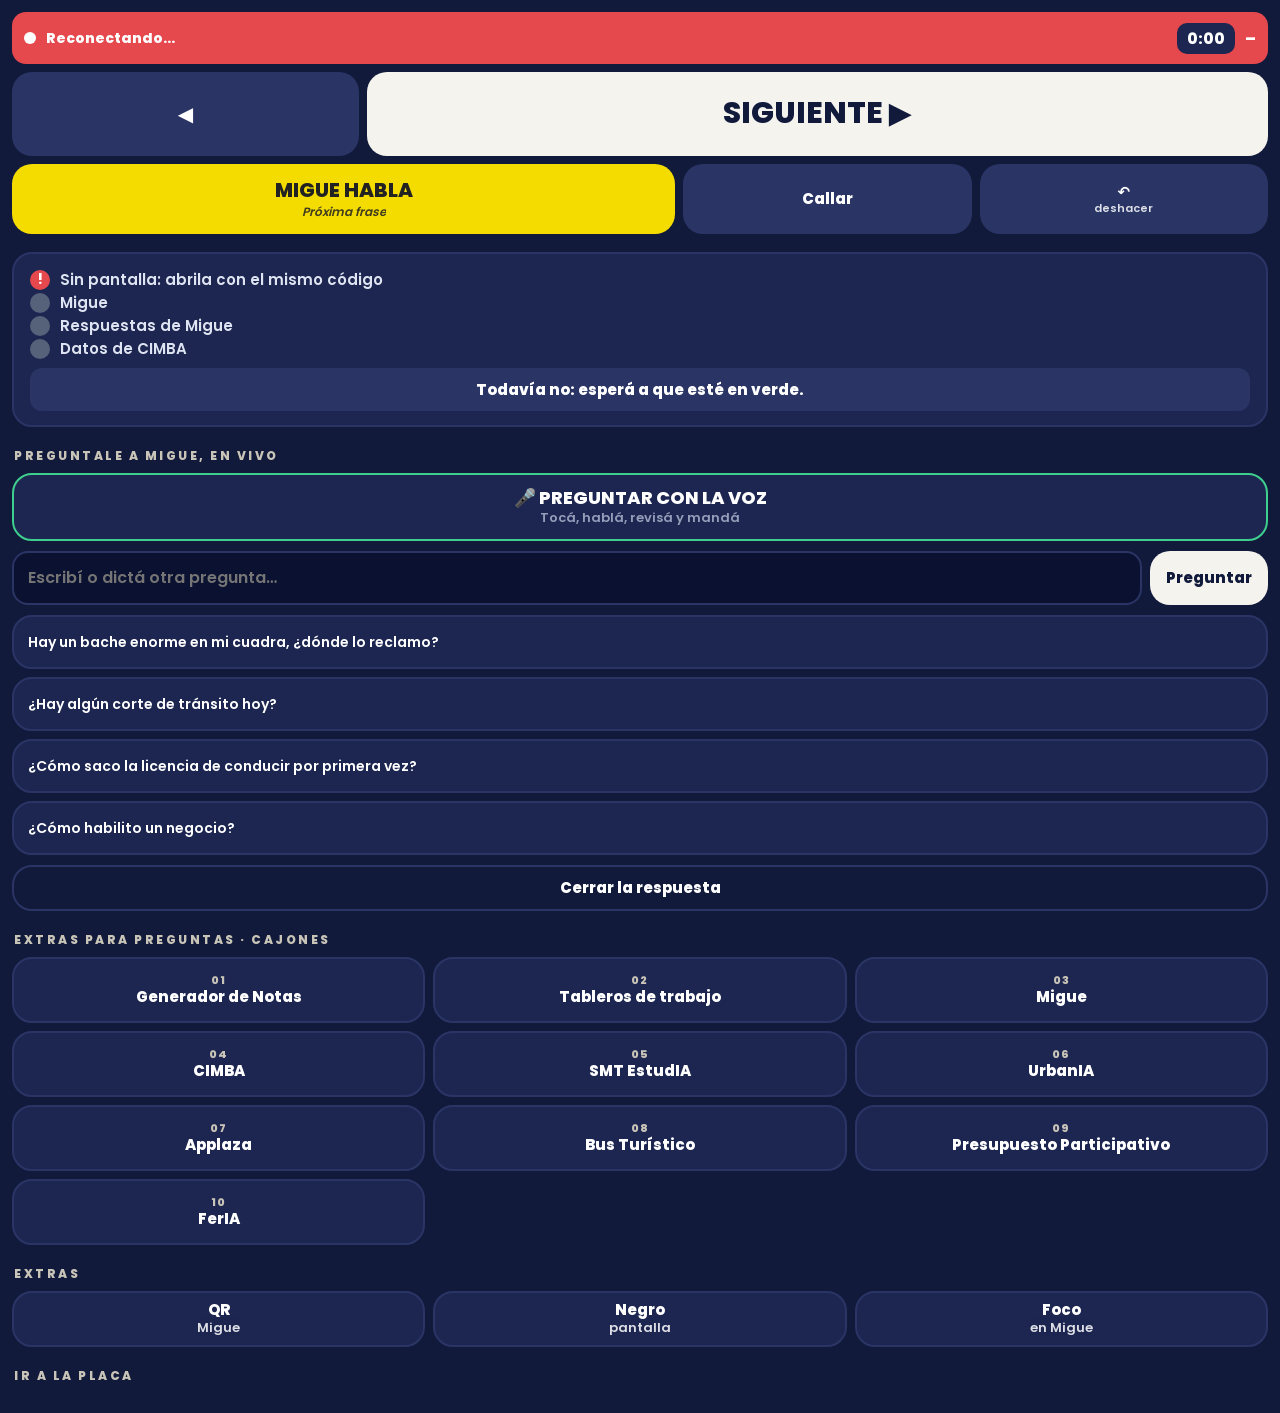
==== control.html @ c1f6c476 "Cómo empezó en movimiento; Herramientas internas; cajón en pantalla en la botonera - La línea de tie" ====
<!doctype html>
<html lang="es">
<head>
<meta charset="utf-8">
<meta name="viewport" content="width=device-width, initial-scale=1, maximum-scale=1, user-scalable=no, viewport-fit=cover">
<meta name="theme-color" content="#111a3b">
<title>Botonera · Panel UBA</title>
<script src="lib/supabase.js"></script>
<script src="config.js"></script>
<script src="version.js"></script>
<script src="contenido.js"></script>
<script src="remoto.js"></script>
<style>
@font-face { font-family: 'Poppins'; font-weight: 400; src: url(fonts/Poppins-Regular.ttf); }
@font-face { font-family: 'Poppins'; font-weight: 600; src: url(fonts/Poppins-SemiBold.ttf); }
@font-face { font-family: 'Poppins'; font-weight: 800; src: url(fonts/Poppins-ExtraBold.ttf); }
:root { --azul: #111a3b; --azul2: #1c2650; --azul3: #2a3566; --gris: #8a8270; --arena: #c9c4b8; --verde: #3ecf8e; --rojo: #e5484d; --amarillo: #f4dc00; }
* { box-sizing: border-box; margin: 0; padding: 0; -webkit-tap-highlight-color: transparent; }
html, body { background: var(--azul); color: #fff; font-family: 'Poppins', system-ui, sans-serif; user-select: none; touch-action: manipulation; }
body { padding: calc(8px + env(safe-area-inset-top)) 12px calc(20px + env(safe-area-inset-bottom)); display: flex; flex-direction: column; gap: 10px; }
button { font-family: inherit; border: 0; color: inherit; border-radius: 20px; font-weight: 800; display: flex; flex-direction: column; align-items: center; justify-content: center; gap: 2px; transition: transform .08s ease, filter .15s ease, box-shadow .2s ease; position: relative; overflow: hidden; padding: 8px 10px; line-height: 1.15; text-align: center; min-width: 0; }
button:active { transform: scale(.97); filter: brightness(1.25); }
button small { font-size: 13px; font-weight: 600; opacity: .85; max-width: 96%; line-height: 1.25; display: -webkit-box; -webkit-line-clamp: 2; -webkit-box-orient: vertical; overflow: hidden; }
button.enviando { box-shadow: inset 0 0 0 4px rgba(255,255,255,.55); }
button.llego { box-shadow: inset 0 0 0 5px var(--verde); }
button.fallo { box-shadow: inset 0 0 0 5px var(--rojo); animation: temblar .35s ease; }
button.dudoso { box-shadow: inset 0 0 0 5px var(--amarillo); }
button.toca { animation: late 1.1s ease-in-out infinite; }
@keyframes late { 50% { box-shadow: 0 0 0 6px rgba(244,220,0,.55), inset 0 0 0 4px rgba(255,255,255,.7); } }
@keyframes temblar { 25% { transform: translateX(-6px); } 75% { transform: translateX(6px); } }

/* Arriba, siempre a la vista: estado, cronómetro, guion y los botones grandes. */
.fijo { position: sticky; top: 0; z-index: 5; background: var(--azul); display: flex; flex-direction: column; gap: 8px; padding: 4px 0 8px; }
.estado { display: flex; align-items: center; gap: 10px; font-size: 14px; font-weight: 600; color: #aab3cc; min-height: 34px; border-radius: 14px; padding: 0 4px; }
.estado .titulo { flex: 1; min-width: 0; white-space: nowrap; overflow: hidden; text-overflow: ellipsis; color: #dfe4f2; }
.estado b { color: #fff; font-size: 16px; }
.punto { width: 12px; height: 12px; border-radius: 50%; background: var(--rojo); flex: none; }
.punto.ok { background: var(--verde); }
.estado.alerta { background: var(--rojo); color: #fff; padding: 8px 12px; min-height: 52px; }
.estado.alerta .titulo { color: #fff; white-space: normal; font-weight: 800; }
.estado.alerta .punto { background: #fff; animation: titilar 1s infinite; }
@keyframes titilar { 50% { opacity: .3; } }
.senal { font-size: 12px; font-weight: 800; font-variant-numeric: tabular-nums; color: var(--verde); white-space: nowrap; }
.senal.lenta { color: var(--amarillo); } .senal.mala { color: var(--rojo); }
.senal:empty { display: none; }
.reloj { font-size: 15px; font-weight: 800; font-variant-numeric: tabular-nums; background: var(--azul2); border-radius: 10px; padding: 4px 10px; color: #fff; }
.reloj.ojo { background: #b7791f; } .reloj.ya { background: var(--rojo); }
.guion { background: var(--azul2); border-left: 4px solid var(--arena); border-radius: 12px; padding: 8px 12px; font-size: 14px; line-height: 1.35; color: #e8ecf6; }
.guion b { color: var(--arena); font-size: 11px; letter-spacing: 1.5px; margin-right: 6px; }
.guion:empty { display: none; }
.guion.dialogo { background: #f5f3ee; color: var(--azul); border-left-color: var(--amarillo); font-size: 18px; font-weight: 600; }
.guion.dialogo b { color: #8a6d00; }
.nav { display: grid; grid-template-columns: 1fr 2.6fr; gap: 8px; height: 84px; }
.nav button { height: 100%; }
#anterior { background: var(--azul3); font-size: 20px; }
#siguiente { background: #f5f3ee; color: var(--azul); font-size: 30px; }
.migue { display: grid; grid-template-columns: 2.3fr 1fr 1fr; gap: 8px; height: 70px; }
#atras small { font-size: 11px; }
.migue button { height: 100%; }
#migue { background: var(--amarillo); color: #222; font-size: 20px; }
#migue.suena { background: var(--verde); }
#migue small { font-style: italic; font-size: 12px; }
.gris { background: var(--azul3); font-size: 15px; }

/* Secciones de abajo. */
h2 { font-size: 12px; font-weight: 800; letter-spacing: 2.5px; text-transform: uppercase; color: var(--arena); margin: 10px 2px -2px; }
.cajones { display: grid; grid-template-columns: repeat(3, 1fr); gap: 8px; }
.cajones button { height: 66px; background: var(--azul2); border: 2px solid var(--azul3); font-size: 15px; }
.cajones button em { font-style: normal; font-size: 11px; color: var(--arena); letter-spacing: 1px; }
.cajones button.on { background: var(--verde); border-color: var(--verde); color: #0d2419; }
.cajones button.on em { color: #0d2419; }
.cajones button.envitrina { border-color: var(--amarillo); }
.cajones button.envitrina::before { content: '● EN PANTALLA'; position: absolute; left: 8px; top: 4px; font-size: 9px; letter-spacing: .5px; color: var(--amarillo); }
.cajones button.visto::after { content: '✓'; position: absolute; right: 8px; top: 4px; font-size: 13px; color: var(--arena); }
.recursos { display: none; grid-template-columns: 1fr 2.2fr 1fr; gap: 8px; }
.recursos.ver { display: grid; }
.recursos button { height: 58px; background: var(--azul3); font-size: 18px; }
.recursos .rec-tit { background: var(--azul2); border-radius: 16px; display: flex; flex-direction: column; justify-content: center; padding: 6px 10px; font-size: 13px; font-weight: 600; color: #dfe4f2; line-height: 1.25; text-align: center; }
.recursos .rec-tit b { font-size: 11px; color: var(--arena); letter-spacing: 1px; }
#cerrarCajon { grid-column: 1 / -1; height: 46px; background: transparent; border: 2px solid var(--azul3); font-size: 15px; }
.vitrina { display: none; grid-template-columns: 1fr 52px 52px; grid-template-rows: auto 44px; gap: 6px 8px; background: var(--azul2); border: 2px solid var(--arena); border-radius: 18px; padding: 8px; }
.vitrina.ver { display: grid; }
.vt-txt { grid-column: 1 / 2; grid-row: 1 / 2; display: flex; flex-direction: column; justify-content: center; font-size: 13px; line-height: 1.25; color: #dfe4f2; min-width: 0; }
.vt-txt b { font-size: 11px; letter-spacing: 1.5px; color: var(--arena); text-transform: uppercase; }
.vt-txt span { white-space: nowrap; overflow: hidden; text-overflow: ellipsis; }
#vtAnt, #vtSig { grid-row: 1 / 2; height: 46px; background: var(--azul3); font-size: 18px; }
#vtSeguir, #vtRepro { grid-row: 2 / 3; height: 44px; font-size: 14px; background: var(--azul3); }
#vtSeguir { grid-column: 1 / 2; } #vtRepro { grid-column: 2 / 4; background: var(--verde); color: #0d2419; }
#vtSeguir.oculto, #vtRepro.oculto { visibility: hidden; }
#siguiente small { font-size: 12px; color: var(--azul3); font-weight: 600; letter-spacing: .3px; }
.error { display: none; background: var(--rojo); border-radius: 12px; padding: 8px 12px; font-size: 13px; font-weight: 600; }
.error.ver { display: block; }
#reproducir { display: none; height: 64px; background: var(--verde); color: #0d2419; font-size: 20px; }
#reproducir.ver { display: flex; }
.preguntas { display: flex; flex-direction: column; gap: 8px; }
.preguntas button { background: var(--azul2); border: 2px solid var(--azul3); font-size: 14px; font-weight: 600; min-height: 54px; text-align: left; align-items: flex-start; padding: 8px 14px; }
.preguntas button.abierta { background: var(--verde); border-color: var(--verde); color: #0d2419; }
.preguntas button.abierta::after, .preguntas button.abierta.lista::after { content: '✕ tocá para cerrar'; position: absolute; right: 10px; bottom: 4px; font-size: 11px; color: #0d2419; font-weight: 800; }
.preguntas button.lista::after { content: '✓ lista'; position: absolute; right: 10px; bottom: 4px; font-size: 11px; color: var(--verde); font-weight: 800; }
.libre { display: grid; grid-template-columns: 1fr auto; gap: 8px; }
.libre textarea { font: 600 16px Poppins, sans-serif; line-height: 1.35; resize: none; overflow: hidden; display: block; padding: 14px; border-radius: 16px; border: 2px solid var(--azul3); background: #0b1130; color: #fff; user-select: text; min-width: 0; }
.libre button { background: #f5f3ee; color: var(--azul); font-size: 15px; padding: 0 16px; }
.libre textarea.dictando { border-color: var(--rojo); }
#voz { height: 68px; background: var(--azul2); border: 2px solid var(--verde); font-size: 18px; }
#voz small { color: #aab3cc; }
#voz.oye { background: var(--rojo); border-color: var(--rojo); animation: oye 1.2s ease-in-out infinite; }
#voz.oye small { color: #fff; }
@keyframes oye { 50% { box-shadow: 0 0 0 8px rgba(229,72,77,.35); } }
.voz-ayuda { font-size: 13px; font-weight: 600; color: var(--arena); padding: 0 6px; line-height: 1.35; }
.voz-ayuda:empty { display: none; }
#cerrarPregunta { height: 46px; background: transparent; border: 2px solid var(--azul3); font-size: 15px; }
#cerrarPregunta.on { background: var(--rojo); border-color: var(--rojo); }
.extras { display: grid; grid-template-columns: repeat(3, 1fr); gap: 8px; }
.extras button { height: 56px; background: var(--azul2); border: 2px solid var(--azul3); font-size: 15px; }
.extras button.on { background: var(--verde); border-color: var(--verde); color: #0d2419; }
.placas { display: flex; flex-direction: column; gap: 6px; }
.placas button { background: var(--azul2); font-size: 14px; font-weight: 600; text-align: left; align-items: flex-start; padding: 12px 14px; border-radius: 14px; }
.placas button.on { background: #f5f3ee; color: var(--azul); }

/* Chequeo antes de empezar. */
#chequeo { background: var(--azul2); border: 2px solid var(--azul3); border-radius: 20px; padding: 14px 16px; display: none; flex-direction: column; gap: 8px; }
#chequeo.ver { display: flex; }
#chequeo li { list-style: none; display: flex; align-items: center; gap: 10px; font-size: 15px; font-weight: 600; color: #dfe4f2; }
#chequeo li i { width: 20px; height: 20px; border-radius: 50%; flex: none; background: #56627a; display: flex; align-items: center; justify-content: center; font-style: normal; font-size: 13px; color: var(--azul); font-weight: 800; }
#chequeo li.ok i { background: var(--verde); } #chequeo li.ok i::after { content: "✓"; }
#chequeo li.mal i { background: var(--rojo); color: #fff; } #chequeo li.mal i::after { content: "!"; }
#chequeo .listo { font-size: 15px; font-weight: 800; border-radius: 12px; padding: 10px 12px; background: var(--azul3); text-align: center; }
#chequeo .listo.si { background: var(--verde); color: #0d2419; }

#sala { position: fixed; inset: 0; z-index: 9; background: var(--azul); display: none; flex-direction: column; justify-content: center; gap: 16px; padding: 28px; }
#sala.ver { display: flex; }
#sala h1 { font-size: 26px; font-weight: 800; }
#sala p { font-size: 16px; color: #aab3cc; line-height: 1.45; }
#sala input { font: 600 22px Poppins, sans-serif; padding: 16px 18px; border-radius: 16px; border: 2px solid var(--azul3); background: #0b1130; color: #fff; user-select: text; }
#sala button { background: #f5f3ee; color: var(--azul); font-size: 20px; padding: 18px; }
</style>
</head>
<body>

<div class="fijo">
  <div class="estado" id="estado"><span class="punto" id="punto"></span><span class="titulo" id="titulo">Conectando…</span><span class="senal" id="senal"></span><span class="reloj" id="reloj">0:00</span><b id="num">–</b></div>
  <div class="guion" id="guion"></div>
  <div class="nav"><button id="anterior">◀</button><button id="siguiente">SIGUIENTE ▶<small id="sigue"></small></button></div>
  <div class="vitrina" id="vitrina"><div class="vt-txt"><b id="vtNombre"></b><span id="vtRec"></span></div><button id="vtAnt">◀</button><button id="vtSig">▶</button><button id="vtSeguir">Que siga sola</button><button id="vtRepro">↻ Avance</button></div>
  <div class="error" id="error"></div>
  <div class="migue"><button id="migue">MIGUE HABLA<small id="migueSub">Próxima frase</small></button><button class="gris" id="callar">Callar</button><button class="gris" id="atras">↶<small>deshacer</small></button></div>
</div>

<div id="chequeo">
  <ul>
    <li id="ck-pantalla"><i></i><span>Pantalla conectada</span></li>
    <li id="ck-videos"><i></i><span>Migue</span></li>
    <li id="ck-respuestas"><i></i><span>Respuestas de Migue</span></li>
    <li id="ck-avance"><i></i><span>Datos de CIMBA</span></li>
  </ul>
  <p class="listo" id="ck-listo">Revisando…</p>
</div>

<h2>Preguntale a Migue, en vivo</h2>
<button id="voz"><span id="vozTit">🎤 PREGUNTAR CON LA VOZ</span><small id="vozSub">Tocá, hablá, revisá y mandá</small></button>
<form class="libre" id="libre"><textarea id="pregLibre" rows="1" placeholder="Escribí o dictá otra pregunta…" autocomplete="off" enterkeyhint="send"></textarea><button type="submit" id="enviarLibre">Preguntar</button></form>
<p class="voz-ayuda" id="vozAyuda"></p>
<div class="preguntas" id="preguntas"></div>
<button id="cerrarPregunta">Cerrar la respuesta</button>

<h2>Extras para preguntas · cajones</h2>
<div class="cajones" id="cajones"></div>
<div class="recursos" id="recursos">
  <button id="recAnt">◀</button>
  <div class="rec-tit"><b id="recNum"></b><span id="recTit"></span></div>
  <button id="recSig">▶</button>
  <button id="cerrarCajon">Cerrar cajón ✕</button>
</div>
<button id="reproducir">▶ REPRODUCIR AVANCE</button>


<h2>Extras</h2>
<div class="extras">
  <button id="qr">QR<small>Migue</small></button>
  <button id="negro">Negro<small>pantalla</small></button>
  <button id="foco">Foco<small>en Migue</small></button>
</div>

<h2>Ir a la placa</h2>
<div class="placas" id="placas"></div>

<form id="sala">
  <h1>Falta el código de sala</h1>
  <p>Escaneá el QR de la pantalla de inicio de la presentación (tecla Q), o escribí el código. Queda guardado en este celular.</p>
  <input id="salaCodigo" placeholder="código…" autocomplete="off" spellcheck="false" autocapitalize="off">
  <button type="submit">Conectar</button>
</form>

<script>
const $ = (id) => document.getElementById(id);
const C = window.CONTENIDO;
let ultimo = null, conectado = false, textoConexion = 'Conectando…';
// Si hay más de una pantalla abierta con este código, se sigue a la que arrancó última (la del salón).
const pantallas = {};
function recibir(e) {
  pantallas[e.pantalla || 'una'] = { e, t: Date.now() };
  const vivas = Object.values(pantallas).filter(x => Date.now() - x.t < 6000);
  vivas.sort((a, b) => (b.e.empezado - a.e.empezado) || ((b.e.desde || 0) - (a.e.desde || 0)) || (b.t - a.t));
  ultimo = (vivas[0] || { e }).e;
  ultimo.otras = vivas.length - 1;
}

const remoto = window.Remoto.iniciar({
  rol: 'control',
  alRecibirEstado: (e) => { recibir(e); pintar(); },
  alCambiarConexion: (ok, txt) => { conectado = ok; textoConexion = txt; if (!ok) $('senal').textContent = ''; pintar(); },
  // Demora ida y vuelta con la pantalla: verde < 400 ms, amarillo < 1 s, rojo más.
  alMedir: (ms) => {
    const s = $('senal'); s.textContent = ms == null ? '' : '● ' + ms + ' ms';
    s.classList.toggle('lenta', ms != null && ms >= 400 && ms < 1000); s.classList.toggle('mala', ms != null && ms >= 1000);
  },
});
if (remoto.modo === 'sin-sala') {
  $('sala').classList.add('ver');
  $('sala').addEventListener('submit', (e) => { e.preventDefault(); const v = $('salaCodigo').value.trim(); if (v) remoto.guardarSala(v); });
}

// Un toque = una orden, confirmada por la pantalla (borde verde; rojo si no llegó).
// Se ignoran los toques repetidos muy seguidos.
const ultimoToque = {};
function enviar(b, cmd) {
  const id = b.id || b.dataset.k; const ahora = Date.now();
  if (ahora - (ultimoToque[id] || 0) < 600) return; ultimoToque[id] = ahora;
  if (navigator.vibrate) navigator.vibrate(18);
  b.classList.remove('llego', 'fallo', 'dudoso'); b.classList.add('enviando');
  remoto.enviarComando(cmd, (ok) => {
    b.classList.remove('enviando'); b.classList.add(ok === true ? 'llego' : ok ? 'dudoso' : 'fallo');
    if (!ok && navigator.vibrate) navigator.vibrate([80, 60, 80]);
    setTimeout(() => b.classList.remove('llego', 'fallo', 'dudoso'), ok === true ? 450 : 1600);
  });
}
function boton(id, armar) { const b = $(id); b.addEventListener('click', () => enviar(b, armar())); }
boton('siguiente', () => ({ cmd: 'siguiente' }));
boton('anterior', () => ({ cmd: 'anterior' }));
boton('migue', () => ({ cmd: 'migue' }));
boton('callar', () => ({ cmd: 'callar' }));
boton('atras', () => ({ cmd: 'migue-atras' }));
boton('recAnt', () => ({ cmd: 'recurso', d: -1 }));
boton('recSig', () => ({ cmd: 'recurso', d: 1 }));
boton('cerrarCajon', () => ({ cmd: 'cajon-cerrar' }));
boton('reproducir', () => ({ cmd: 'reproducir' }));
boton('vtAnt', () => ({ cmd: 'recurso', d: -1 }));
boton('vtSig', () => ({ cmd: 'recurso', d: 1 }));
boton('vtSeguir', () => ({ cmd: 'seguir' }));
boton('vtRepro', () => ({ cmd: 'reproducir' }));
boton('cerrarPregunta', () => ({ cmd: 'cerrar-pregunta' }));
boton('qr', () => ({ cmd: 'qr', on: !$('qr').classList.contains('on') }));
boton('negro', () => ({ cmd: 'negro', on: !$('negro').classList.contains('on') }));
boton('foco', () => ({ cmd: 'foco', on: !$('foco').classList.contains('on') }));

// Los cajones y las preguntas salen de contenido.js (los mismos que la pantalla).
$('cajones').innerHTML = C.PROYECTOS.map(p => `<button data-k="cj-${p.id}" data-id="${p.id}"><em>${p.num}</em>${p.nombre}</button>`).join('');
$('cajones').querySelectorAll('button').forEach(b => b.addEventListener('click', () => enviar(b, { cmd: 'cajon', proyecto: b.dataset.id })));
$('preguntas').innerHTML = (C.PREGUNTAS || []).map((p, i) => `<button data-k="pr-${i}" data-n="${i}"></button>`).join('');
$('preguntas').querySelectorAll('button').forEach(b => { b.textContent = C.PREGUNTAS[+b.dataset.n]; b.addEventListener('click', () => enviar(b, { cmd: 'preguntar', n: +b.dataset.n })); });
$('libre').addEventListener('submit', (e) => {
  e.preventDefault(); if (oido) oido.abort();
  const t = $('pregLibre').value.trim(); if (!t) return;
  enviar($('enviarLibre'), { cmd: 'preguntar', texto: t }); campo(''); $('pregLibre').blur();
  $('enviarLibre').classList.remove('toca'); ayudaVoz('');
});

// El campo crece con la pregunta (para leerla entera antes de mandarla) y "Enter" la manda.
function campo(t) { const c = $('pregLibre'); if (t !== undefined) c.value = t; c.style.height = 'auto'; c.style.height = (c.scrollHeight + 4) + 'px'; }
$('pregLibre').addEventListener('input', () => {
  const c = $('pregLibre');
  if (/[\r\n]/.test(c.value)) { c.value = c.value.replace(/[\r\n]+/g, ' ').trim(); campo(); $('libre').requestSubmit(); return; }
  campo();
});

// Pregunta con la voz: el celular la pasa a texto (dictado del navegador, en
// castellano), la deja en el campo para revisarla y "Preguntar" la manda.
// Si el navegador no dicta, el botón abre el teclado: su micrófono también sirve.
const Dictado = window.SpeechRecognition || window.webkitSpeechRecognition;
let oido = null;
function ayudaVoz(t) { $('vozAyuda').textContent = t || ''; }
function modoVoz(on) {
  $('voz').classList.toggle('oye', on); $('pregLibre').classList.toggle('dictando', on);
  $('vozTit').textContent = on ? '● ESCUCHANDO…' : '🎤 PREGUNTAR CON LA VOZ';
  $('vozSub').textContent = on ? 'Hablá cerca del celular · tocá para terminar' : 'Tocá, hablá, revisá y mandá';
}
// Mayúscula inicial y, si arranca como pregunta, sus signos: así se lee bien en pantalla.
function prolija(t) {
  t = String(t || '').replace(/\s+/g, ' ').trim(); if (!t) return t;
  t = t[0].toUpperCase() + t.slice(1);
  const esPregunta = /^(qu[eé]|c[oó]mo|d[oó]nde|cu[aá]ndo|cu[aá]l(es)?|qui[eé]n(es)?|cu[aá]nt[oa]s?|por qu[eé]|hay|puedo|se puede|tengo|tienen|existe|sab[eé]s|me pod[eé]s|pod[eé]s)(?=[\s,]|$)/i.test(t);
  if (esPregunta && !/[¿?]/.test(t)) t = '¿' + t + '?';
  return t;
}
const ERRORES_VOZ = {
  'not-allowed': 'El celular no dejó usar el micrófono: permitilo para esta página, o usá el micrófono del teclado.',
  'service-not-allowed': 'El dictado está apagado en este celular: usá el micrófono del teclado.',
  'no-speech': 'No te escuché. Tocá y hablá de nuevo.',
  'audio-capture': 'No encuentro el micrófono del celular.',
  'network': 'Sin internet para dictar: usá el micrófono del teclado.',
};
$('voz').addEventListener('click', () => {
  if (oido) { oido.stop(); return; } // segundo toque: termina y deja el texto
  if (navigator.vibrate) navigator.vibrate(18);
  if (!Dictado) { ayudaVoz('Este navegador no dicta: tocá el micrófono del teclado y hablá.'); $('pregLibre').focus(); return; }
  const r = new Dictado(); oido = r;
  r.lang = 'es-AR'; r.interimResults = true; r.continuous = false; r.maxAlternatives = 1;
  r.onresult = (ev) => {
    let t = ''; for (const x of ev.results) t += x[0].transcript;
    campo(t.trim());
  };
  r.onerror = (ev) => { if (ERRORES_VOZ[ev.error]) ayudaVoz(ERRORES_VOZ[ev.error]); };
  r.onend = () => {
    if (oido !== r) return;
    oido = null; modoVoz(false);
    const t = prolija($('pregLibre').value); campo(t);
    if (t) { ayudaVoz('Revisala (podés corregirla) y tocá Preguntar.'); $('enviarLibre').classList.add('toca'); }
  };
  campo(''); $('enviarLibre').classList.remove('toca'); ayudaVoz('');
  try { r.start(); modoVoz(true); }
  catch (e) { oido = null; modoVoz(false); ayudaVoz('No pude abrir el micrófono: usá el del teclado.'); }
});
document.addEventListener('visibilitychange', () => { if (document.hidden && oido) oido.abort(); });

function marca(id, estado, texto) { const li = $(id); li.className = estado; li.querySelector('span').textContent = texto; }
function pintarChequeo() {
  const e = ultimo, c = (e && e.chequeo) || null;
  const antes = !e || e.empezado === false;
  $('chequeo').classList.toggle('ver', antes && remoto.modo !== 'sin-sala');
  if (!antes) return;
  const ok = { pantalla: conectado && !!e, videos: false, respuestas: false, avance: false };
  marca('ck-pantalla', ok.pantalla ? 'ok' : 'mal', ok.pantalla ? 'Pantalla conectada' : 'Sin pantalla: abrila con el mismo código');
  if (c) {
    ok.videos = c.videos >= c.totalVideos; ok.respuestas = c.respuestas >= c.totalRespuestas; ok.avance = !!c.avance;
    marca('ck-videos', ok.videos ? 'ok' : '', 'Migue: ' + c.videos + ' de ' + c.totalVideos + ' videos');
    marca('ck-respuestas', ok.respuestas ? 'ok' : (c.codigo === 'mal' ? 'mal' : ''), c.codigo === 'mal' ? 'Respuestas: el puente de Migue rechazó la pantalla' : 'Respuestas de Migue: ' + c.respuestas + ' de ' + c.totalRespuestas);
    marca('ck-avance', ok.avance ? 'ok' : 'mal', ok.avance ? 'Datos de CIMBA cargados' : 'Faltan los datos de CIMBA');
  }
  const todo = ok.pantalla && ok.videos && ok.respuestas;
  $('ck-listo').classList.toggle('si', todo);
  $('ck-listo').textContent = todo ? 'Todo listo. Que toquen "Comenzar" en la pantalla grande.' : 'Todavía no: esperá a que esté en verde.';
}
function pintar() {
  pintarChequeo();
  const e = ultimo;
  const sinEmpezar = conectado && e && e.empezado === false;
  const vieja = conectado && e && e.version !== window.UBA_VERSION;
  $('estado').classList.toggle('alerta', !conectado || vieja);
  $('punto').classList.toggle('ok', conectado && !sinEmpezar);
  $('titulo').textContent = !conectado ? textoConexion : vieja ? 'Versión distinta: recargá la pantalla y esta botonera' : sinEmpezar ? 'Esperando "Comenzar" en la pantalla' : ((e && e.titulo) || 'Conectado');
  if (!e) return;
  $('num').textContent = `${e.placa}/${e.total}`;
  // Migue
  const v = e.videos || [];
  $('migue').classList.toggle('suena', !!e.hablando);
  $('migue').classList.toggle('toca', !!e.tocaMigue);
  $('migue').firstChild.textContent = e.hablando ? 'MIGUE HABLANDO' : 'MIGUE HABLA';
  $('migueSub').textContent = e.hablando ? (v[e.actual] || '') : (v[e.proximo] ? (e.proximo + 1) + '. “' + corta(e.fraseProxima, 70) + '”' : 'No quedan frases');
  // Guion
  // En el diálogo de apertura: tu próxima línea, después de la frase de Migue.
  const gu = $('guion'); gu.innerHTML = ''; gu.classList.toggle('dialogo', !!e.marco);
  if (e.marco) { const b = document.createElement('b'); b.textContent = e.hablando ? 'DESPUÉS DECÍS' : 'DECÍS'; gu.append(b, document.createTextNode('«' + e.marco + '»')); }
  else if (e.guion) { const b = document.createElement('b'); b.textContent = 'VOS'; gu.append(b, document.createTextNode(e.guion)); }
  // Lo que viene y la vitrina en pantalla.
  $('sigue').textContent = e.siguiente ? 'Sigue: ' + corta(e.siguiente, 38) : '';
  const cj = e.cajon || {};
  const enVitrina = cj.modo === 'vitrina';
  $('vitrina').classList.toggle('ver', enVitrina);
  if (enVitrina) {
    $('vtNombre').textContent = (cj.nombre || '') + ' · ' + (cj.idx + 1) + ' de ' + cj.total;
    $('vtRec').textContent = (cj.recurso || '') + (cj.auto ? ' · pasa sola en ' + cj.restante + ' s' : cj.pausado ? ' · en pausa' : (cj.idx + 1 === cj.total ? ' · última' : ''));
    $('vtSeguir').classList.toggle('oculto', !cj.pausado);
    $('vtRepro').classList.toggle('oculto', cj.tipo !== 'avance');
    $('vtRepro').textContent = e.avance && e.avance.corriendo ? '⏵ Avance…' : '↻ Avance';
  }
  const er = e.error, errorReciente = !!(er && Date.now() - er.t < 15000);
  $('error').classList.toggle('ver', e.otras > 0 || errorReciente);
  if (e.otras > 0) $('error').textContent = 'Hay ' + (e.otras + 1) + ' pantallas abiertas con este código: todas obedecen. Cerrá las que no sean la del salón.';
  else if (errorReciente) $('error').textContent = 'La pantalla no pudo hacer: ' + er.cmd + ' (' + corta(er.msg, 60) + ')';
  // Cajones (extras)
  const enPantalla = cj.modo === 'vitrina' ? (C.PROYECTOS.find(p => p.nombre === cj.nombre) || {}).id : null;
  $('cajones').querySelectorAll('button').forEach(b => { b.classList.toggle('envitrina', b.dataset.id === enPantalla); b.classList.toggle('on', cj.modo === 'cajon' && cj.abierto === b.dataset.id); b.classList.toggle('visto', (cj.vistos || []).includes(b.dataset.id)); });
  $('recursos').classList.toggle('ver', cj.modo === 'cajon');
  $('recNum').textContent = cj.abierto ? (cj.nombre + ' · ' + (cj.total ? (cj.idx + 1) + ' de ' + cj.total : 'sin recursos')).toUpperCase() : '';
  $('recTit').textContent = cj.recurso || '';
  $('reproducir').classList.toggle('ver', cj.modo === 'cajon' && cj.tipo === 'avance');
  $('reproducir').textContent = e.avance && e.avance.corriendo ? '⏵ REPRODUCIENDO…' : '▶ REPRODUCIR AVANCE';
  // Preguntas
  // La pregunta cuya respuesta está en pantalla queda marcada: otro toque la cierra.
  (e.preguntas || []).forEach((p, i) => { const b = $('preguntas').children[i]; if (b) { b.classList.toggle('lista', !!p.lista); b.classList.toggle('abierta', p.texto === e.preguntaAbierta); } });
  $('cerrarPregunta').classList.toggle('on', !!e.vivo);
  $('cerrarPregunta').textContent = e.vivo === 'pensando' ? 'Migue está pensando… (cerrar)' : e.vivo ? 'Cerrar la respuesta' : 'Cerrar la respuesta';
  // Extras
  const ef = e.efectos || {};
  ['qr', 'negro', 'foco'].forEach(k => $(k).classList.toggle('on', !!ef[k]));
  // Placas
  const pl = $('placas');
  if (pl.children.length !== (e.placas || []).length) {
    pl.innerHTML = '';
    (e.placas || []).forEach((t, i) => { const b = document.createElement('button'); b.dataset.k = 'pl-' + i; b.textContent = t; b.addEventListener('click', () => enviar(b, { cmd: 'ir', n: i })); pl.appendChild(b); });
  }
  [...pl.children].forEach((b, i) => b.classList.toggle('on', i === e.placa - 1));
}
function corta(t, n) { t = String(t || ''); return t.length > n ? t.slice(0, n - 1) + '…' : t; }

// Cronómetro de la charla: desde "Comenzar". Ámbar a los 8 minutos, rojo a los 10.
setInterval(() => {
  const d = ultimo && ultimo.empezado && ultimo.desde ? Math.max(0, Date.now() - ultimo.desde) : 0;
  const s = Math.floor(d / 1000);
  $('reloj').textContent = Math.floor(s / 60) + ':' + String(s % 60).padStart(2, '0');
  $('reloj').classList.toggle('ojo', s >= 480 && s < 600); $('reloj').classList.toggle('ya', s >= 600);
}, 500);

// Que la pantalla del celular no se apague en medio de la charla.
let candado = null;
async function despierto() { try { if ('wakeLock' in navigator && !candado) { candado = await navigator.wakeLock.request('screen'); candado.addEventListener('release', () => { candado = null; }); } } catch (e) { } }
despierto(); document.addEventListener('visibilitychange', () => { if (document.visibilityState === 'visible') despierto(); });
document.addEventListener('click', despierto, { once: true });
</script>
</body>
</html>
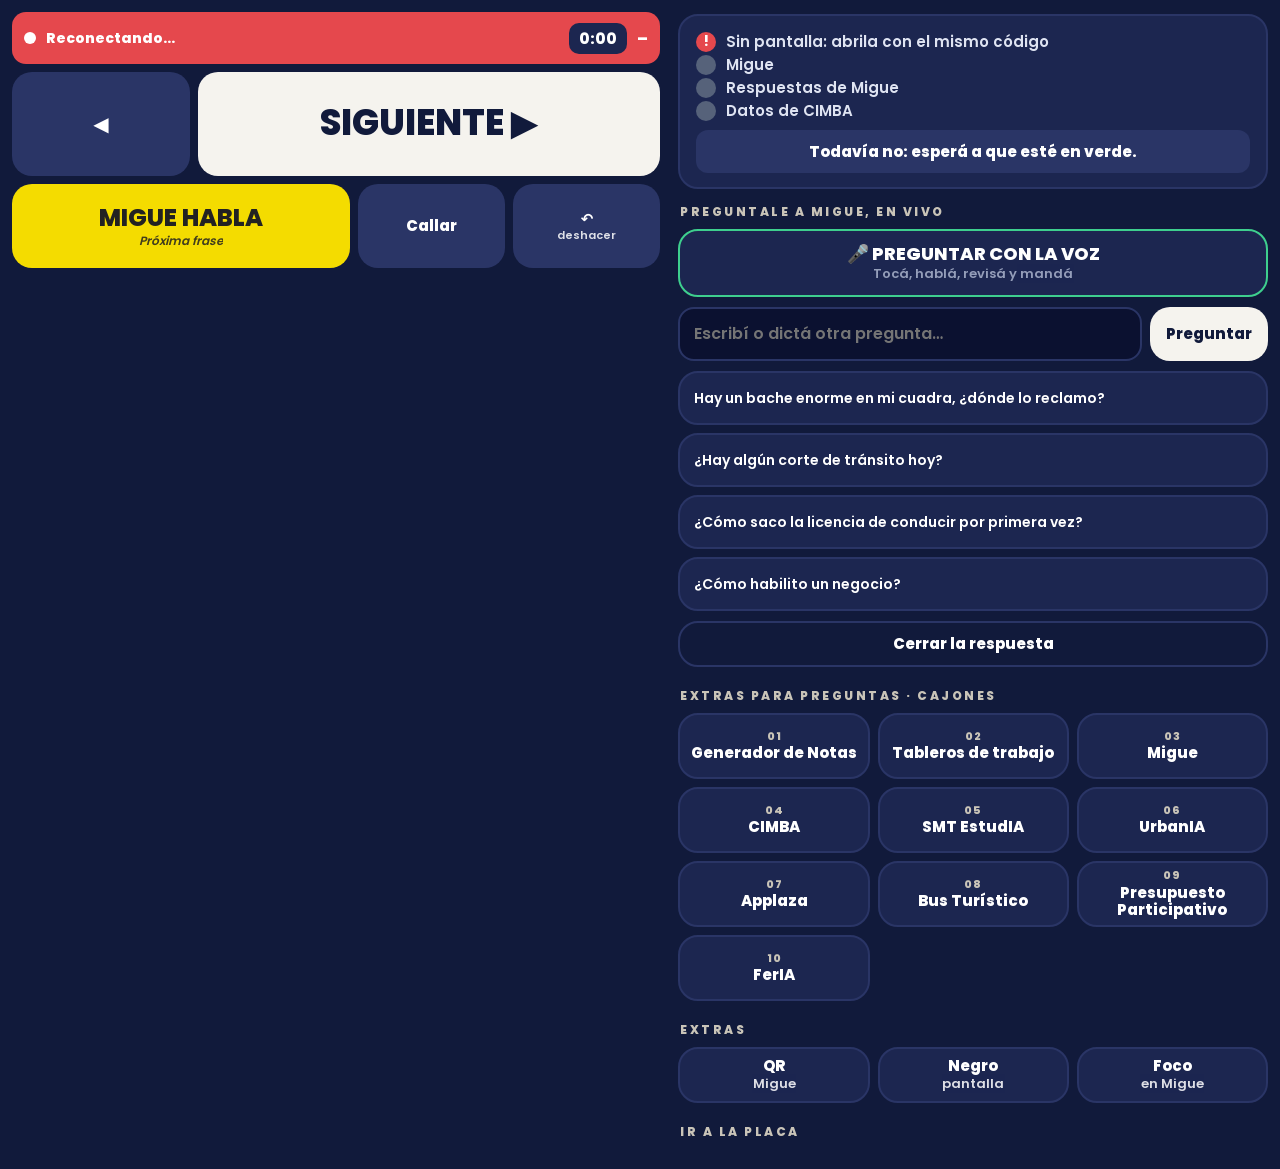
==== commit c1fd39d5: "Apertura sin la frase 5; botonera responsive - Sale la frase "¿y el que habla sos vos?" (sin video):" ====
--- a/control.html
+++ b/control.html
@@ -78,7 +78,7 @@
 .recursos .rec-tit { background: var(--azul2); border-radius: 16px; display: flex; flex-direction: column; justify-content: center; padding: 6px 10px; font-size: 13px; font-weight: 600; color: #dfe4f2; line-height: 1.25; text-align: center; }
 .recursos .rec-tit b { font-size: 11px; color: var(--arena); letter-spacing: 1px; }
 #cerrarCajon { grid-column: 1 / -1; height: 46px; background: transparent; border: 2px solid var(--azul3); font-size: 15px; }
-.vitrina { display: none; grid-template-columns: 1fr 52px 52px; grid-template-rows: auto 44px; gap: 6px 8px; background: var(--azul2); border: 2px solid var(--arena); border-radius: 18px; padding: 8px; }
+.vitrina { display: none; grid-template-columns: 1fr 52px 52px; grid-template-rows: auto; grid-auto-rows: 44px; gap: 6px 8px; background: var(--azul2); border: 2px solid var(--arena); border-radius: 18px; padding: 8px; }
 .vitrina.ver { display: grid; }
 .vt-txt { grid-column: 1 / 2; grid-row: 1 / 2; display: flex; flex-direction: column; justify-content: center; font-size: 13px; line-height: 1.25; color: #dfe4f2; min-width: 0; }
 .vt-txt b { font-size: 11px; letter-spacing: 1.5px; color: var(--arena); text-transform: uppercase; }
@@ -86,7 +86,7 @@
 #vtAnt, #vtSig { grid-row: 1 / 2; height: 46px; background: var(--azul3); font-size: 18px; }
 #vtSeguir, #vtRepro { grid-row: 2 / 3; height: 44px; font-size: 14px; background: var(--azul3); }
 #vtSeguir { grid-column: 1 / 2; } #vtRepro { grid-column: 2 / 4; background: var(--verde); color: #0d2419; }
-#vtSeguir.oculto, #vtRepro.oculto { visibility: hidden; }
+#vtSeguir.oculto, #vtRepro.oculto { display: none; }
 #siguiente small { font-size: 12px; color: var(--azul3); font-weight: 600; letter-spacing: .3px; }
 .error { display: none; background: var(--rojo); border-radius: 12px; padding: 8px 12px; font-size: 13px; font-weight: 600; }
 .error.ver { display: block; }
@@ -133,6 +133,57 @@
 #sala p { font-size: 16px; color: #aab3cc; line-height: 1.45; }
 #sala input { font: 600 22px Poppins, sans-serif; padding: 16px 18px; border-radius: 16px; border: 2px solid var(--azul3); background: #0b1130; color: #fff; user-select: text; }
 #sala button { background: #f5f3ee; color: var(--azul); font-size: 20px; padding: 18px; }
+
+/* ---------- Responsive ---------- */
+html { -webkit-text-size-adjust: 100%; }
+.abajo { display: flex; flex-direction: column; gap: 10px; min-width: 0; }
+.guion { cursor: pointer; }
+/* Celular angosto (320–370 px). */
+@media (max-width: 370px) {
+  body { padding-left: 8px; padding-right: 8px; }
+  #siguiente { font-size: 24px; }
+  .migue { grid-template-columns: 1.8fr 1fr 1fr; gap: 6px; }
+  #migue { font-size: 16px; }
+  .gris { font-size: 13px; padding: 6px; }
+  #atras small { font-size: 10px; }
+  .cajones { grid-template-columns: repeat(2, 1fr); }
+  .estado { gap: 6px; font-size: 13px; }
+  .reloj { font-size: 13px; padding: 3px 7px; }
+}
+/* Celular parado con poca altura: la parte fija se achica; el guion, 3 líneas (tocalo para verlo entero). */
+@media (max-width: 699px) and (max-height: 760px) {
+  .nav { height: 68px; } .migue { height: 58px; }
+  #siguiente { font-size: 26px; }
+  .guion:not(:empty):not(.entero) { display: -webkit-box; -webkit-line-clamp: 3; -webkit-box-orient: vertical; overflow: hidden; padding-bottom: 0; border-bottom: 8px solid transparent; }
+  .guion.dialogo:not(.entero) { -webkit-line-clamp: 4; font-size: 16px; }
+  #migue small { -webkit-line-clamp: 1; }
+}
+/* Pantallas anchas (celular acostado, tablet, compu): dos columnas. A la izquierda,
+   fijo, lo del vivo; a la derecha, con su scroll, preguntas, cajones y placas. */
+@media (min-width: 700px) {
+  body { display: grid; grid-template-columns: minmax(330px, 1fr) minmax(300px, 1fr); column-gap: 18px; align-items: start; max-width: 1400px; margin: 0 auto; }
+  .fijo { max-height: 100vh; max-height: 100dvh; overflow-y: auto; padding-bottom: 12px; }
+  .abajo { padding-top: 6px; }
+  .abajo > h2:first-of-type { margin-top: 4px; }
+}
+@media (min-width: 1100px) {
+  body { grid-template-columns: minmax(460px, 1.1fr) minmax(360px, 1fr); }
+  .nav { height: 104px; } #siguiente { font-size: 36px; }
+  .migue { height: 84px; } #migue { font-size: 24px; }
+}
+/* Celular acostado (poca altura): todo lo del vivo entra sin scroll. */
+@media (min-width: 700px) and (max-height: 520px) {
+  body { padding-top: calc(4px + env(safe-area-inset-top)); gap: 6px; }
+  .fijo { gap: 6px; padding-top: 2px; }
+  .estado { min-height: 26px; }
+  .guion:not(:empty):not(.entero) { display: -webkit-box; -webkit-line-clamp: 2; -webkit-box-orient: vertical; overflow: hidden; padding-bottom: 0; border-bottom: 6px solid transparent; }
+  .guion { font-size: 13px; padding: 6px 10px; }
+  .guion.dialogo { font-size: 15px; }
+  .guion.dialogo:not(.entero) { -webkit-line-clamp: 3; }
+  .nav { height: 60px; } #siguiente { font-size: 22px; } #siguiente small { font-size: 11px; }
+  .migue { height: 52px; } #migue { font-size: 16px; } #migue small { display: none; }
+  .vitrina { padding: 6px; } #vtAnt, #vtSig { height: 40px; }
+}
 </style>
 </head>
 <body>
@@ -145,6 +196,8 @@
   <div class="error" id="error"></div>
   <div class="migue"><button id="migue">MIGUE HABLA<small id="migueSub">Próxima frase</small></button><button class="gris" id="callar">Callar</button><button class="gris" id="atras">↶<small>deshacer</small></button></div>
 </div>
+
+<div class="abajo">
 
 <div id="chequeo">
   <ul>
@@ -183,6 +236,8 @@
 
 <h2>Ir a la placa</h2>
 <div class="placas" id="placas"></div>
+
+</div><!-- /abajo -->
 
 <form id="sala">
   <h1>Falta el código de sala</h1>
@@ -235,6 +290,7 @@
   });
 }
 function boton(id, armar) { const b = $(id); b.addEventListener('click', () => enviar(b, armar())); }
+$('guion').addEventListener('click', () => $('guion').classList.toggle('entero'));
 boton('siguiente', () => ({ cmd: 'siguiente' }));
 boton('anterior', () => ({ cmd: 'anterior' }));
 boton('migue', () => ({ cmd: 'migue' }));
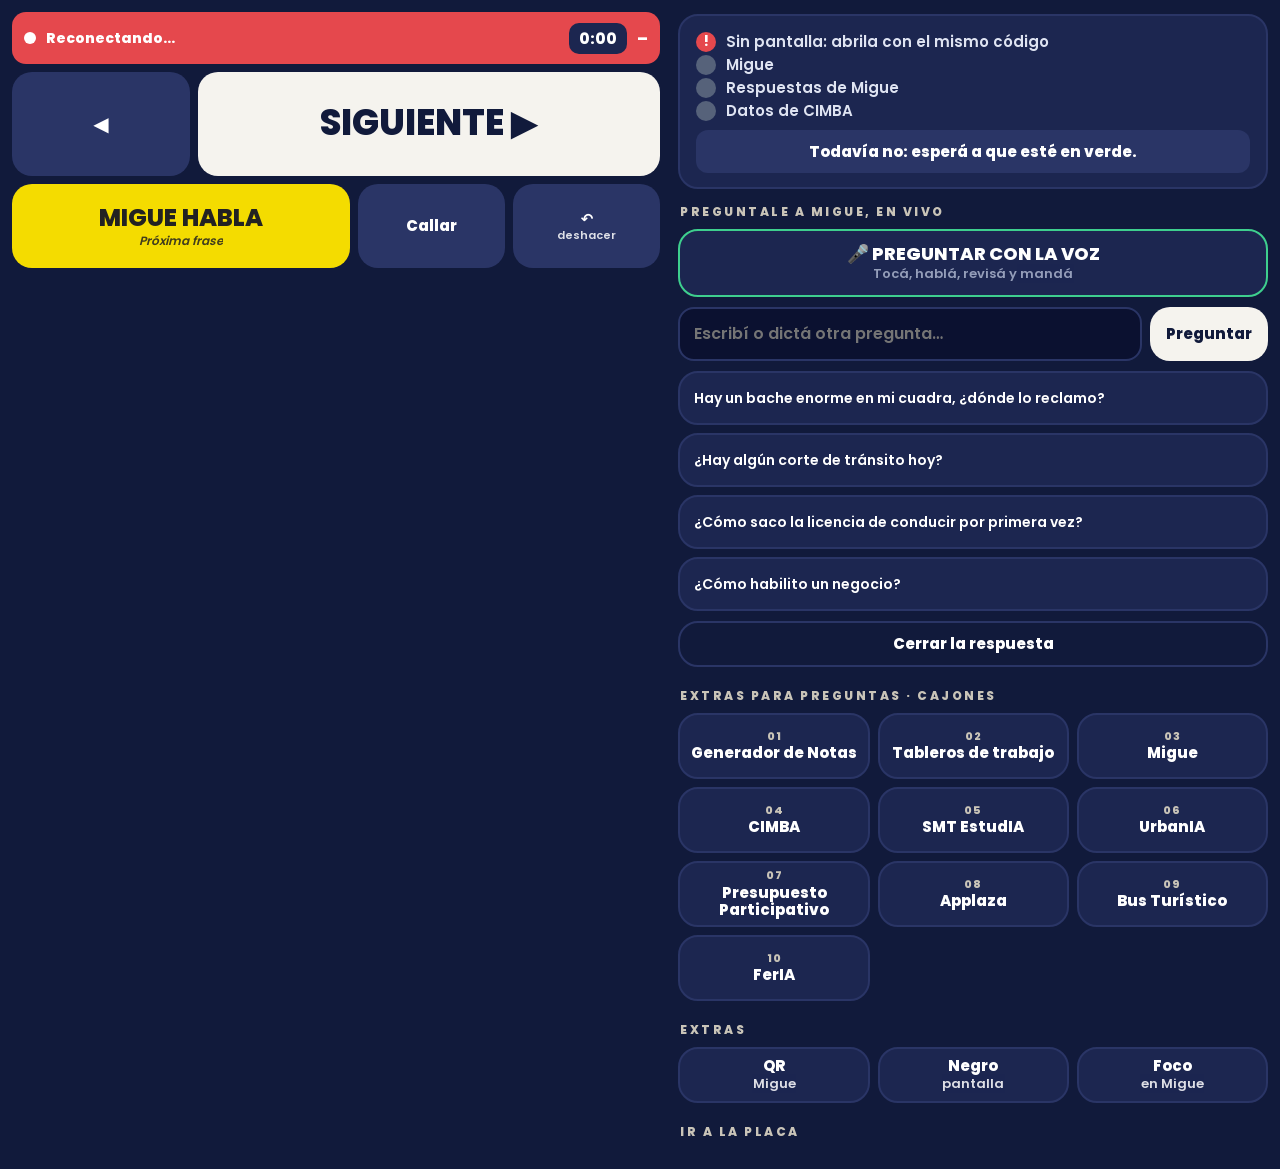
==== commit 2a8a7cf0: "Módulo 6 para Chaco: Gobernar la IA agéntica en el Estado (2 horas) Reescribe el recorrido para la c" ====
--- a/control.html
+++ b/control.html
@@ -134,6 +134,25 @@
 #sala input { font: 600 22px Poppins, sans-serif; padding: 16px 18px; border-radius: 16px; border: 2px solid var(--azul3); background: #0b1130; color: #fff; user-select: text; }
 #sala button { background: #f5f3ee; color: var(--azul); font-size: 20px; padding: 18px; }
 
+/* Lo que se ve en la pantalla grande y lo que viene (miniaturas). */
+.vista { display: none; grid-template-columns: 1.45fr 1fr; gap: 8px; align-items: start; }
+.vista.ver { display: grid; }
+.v-ahora, .v-img { position: relative; border-radius: 12px; overflow: hidden; background: var(--azul2); aspect-ratio: 16 / 9; cursor: zoom-in; }
+.v-ahora { box-shadow: 0 0 0 3px var(--verde); }
+.vista img { width: 100%; height: 100%; object-fit: cover; display: block; transition: opacity .2s; }
+.v-et { position: absolute; left: 6px; top: 6px; font-size: 10px; font-weight: 800; letter-spacing: .8px; background: rgba(17,26,59,.88); color: #fff; border-radius: 6px; padding: 2px 6px; }
+.v-ahora .v-et { background: var(--verde); color: #0d2419; }
+.v-pie { position: absolute; right: 6px; bottom: 6px; font-size: 10px; font-weight: 800; background: rgba(17,26,59,.88); color: #fff; border-radius: 6px; padding: 2px 6px; }
+.v-pie:empty { display: none; }
+.v-sig { display: flex; flex-direction: column; gap: 4px; min-width: 0; }
+.v-sig b { font-size: 12px; line-height: 1.25; color: #dfe4f2; font-weight: 600; display: -webkit-box; -webkit-line-clamp: 2; -webkit-box-orient: vertical; overflow: hidden; }
+.v-sig.fin .v-img { opacity: .35; }
+#lupa { position: fixed; inset: 0; z-index: 8; background: rgba(5,8,20,.94); display: none; flex-direction: column; align-items: center; justify-content: center; gap: 10px; padding: 12px; }
+#lupa.ver { display: flex; }
+#lupa img { width: 100%; max-width: 1280px; border-radius: 10px; box-shadow: 0 0 0 3px var(--verde); }
+#lupa p { color: #aab3cc; font-size: 14px; font-weight: 600; text-align: center; }
+#lupa p:first-of-type { color: #fff; font-size: 16px; }
+
 /* ---------- Responsive ---------- */
 html { -webkit-text-size-adjust: 100%; }
 .abajo { display: flex; flex-direction: column; gap: 10px; min-width: 0; }
@@ -154,7 +173,7 @@
 @media (max-width: 699px) and (max-height: 760px) {
   .nav { height: 68px; } .migue { height: 58px; }
   #siguiente { font-size: 26px; }
-  .guion:not(:empty):not(.entero) { display: -webkit-box; -webkit-line-clamp: 3; -webkit-box-orient: vertical; overflow: hidden; padding-bottom: 0; border-bottom: 8px solid transparent; }
+  .guion:not(:empty):not(.entero) { display: -webkit-box; -webkit-line-clamp: 2; -webkit-box-orient: vertical; overflow: hidden; padding-bottom: 0; border-bottom: 8px solid transparent; }
   .guion.dialogo:not(.entero) { -webkit-line-clamp: 4; font-size: 16px; }
   #migue small { -webkit-line-clamp: 1; }
 }
@@ -183,6 +202,8 @@
   .nav { height: 60px; } #siguiente { font-size: 22px; } #siguiente small { font-size: 11px; }
   .migue { height: 52px; } #migue { font-size: 16px; } #migue small { display: none; }
   .vitrina { padding: 6px; } #vtAnt, #vtSig { height: 40px; }
+  .vista { grid-template-columns: 170px 1fr; }
+  .v-sig { flex-direction: row; align-items: flex-start; } .v-sig .v-img { width: 110px; flex: none; }
 }
 </style>
 </head>
@@ -190,6 +211,10 @@
 
 <div class="fijo">
   <div class="estado" id="estado"><span class="punto" id="punto"></span><span class="titulo" id="titulo">Conectando…</span><span class="senal" id="senal"></span><span class="reloj" id="reloj">0:00</span><b id="num">–</b></div>
+  <div class="vista" id="vista">
+    <div class="v-ahora" id="vAhoraCaja"><img id="vAhora" alt=""><span class="v-et">● EN PANTALLA</span><span class="v-pie" id="vAhoraPie"></span></div>
+    <div class="v-sig" id="vSigCaja"><div class="v-img"><img id="vSig" alt=""><span class="v-et">SIGUE ▶</span></div><b id="vSigTit"></b></div>
+  </div>
   <div class="guion" id="guion"></div>
   <div class="nav"><button id="anterior">◀</button><button id="siguiente">SIGUIENTE ▶<small id="sigue"></small></button></div>
   <div class="vitrina" id="vitrina"><div class="vt-txt"><b id="vtNombre"></b><span id="vtRec"></span></div><button id="vtAnt">◀</button><button id="vtSig">▶</button><button id="vtSeguir">Que siga sola</button><button id="vtRepro">↻ Avance</button></div>
@@ -238,6 +263,8 @@
 <div class="placas" id="placas"></div>
 
 </div><!-- /abajo -->
+
+<div id="lupa"><img id="lupaImg" alt=""><p id="lupaTit"></p><p>Tocá para cerrar</p></div>
 
 <form id="sala">
   <h1>Falta el código de sala</h1>
@@ -406,6 +433,7 @@
   $('titulo').textContent = !conectado ? textoConexion : vieja ? 'Versión distinta: recargá la pantalla y esta botonera' : sinEmpezar ? 'Esperando "Comenzar" en la pantalla' : ((e && e.titulo) || 'Conectado');
   if (!e) return;
   $('num').textContent = `${e.placa}/${e.total}`;
+  pintarVista(e);
   // Migue
   const v = e.videos || [];
   $('migue').classList.toggle('suena', !!e.hablando);
@@ -457,14 +485,42 @@
   }
   [...pl.children].forEach((b, i) => b.classList.toggle('on', i === e.placa - 1));
 }
+// Miniaturas: img/mini/mNN-K.jpg (NN = placa; K = recurso de la vitrina, 1 en las demás).
+const dos = (n) => String(n).padStart(2, '0');
+function ponerImg(img, src) {
+  if (img.dataset.src === src) return;
+  img.dataset.src = src; img.style.opacity = 0;
+  img.onload = () => { img.style.opacity = 1; }; img.onerror = () => { img.style.opacity = 0; };
+  if (src) img.src = src; else img.removeAttribute('src');
+}
+function pintarVista(e) {
+  if (!e.placa || !e.total) return;
+  const cj = e.cajon || {};
+  const enVitrina = cj.modo === 'vitrina';
+  ponerImg($('vAhora'), 'img/mini/m' + dos(e.placa) + '-' + (enVitrina ? (cj.idx || 0) + 1 : 1) + '.jpg');
+  $('vAhoraPie').textContent = enVitrina ? (cj.idx + 1) + ' de ' + cj.total : cj.modo === 'cajon' ? 'cajón abierto encima' : '';
+  const hay = e.placa < e.total;
+  $('vSigCaja').classList.toggle('fin', !hay);
+  ponerImg($('vSig'), hay ? 'img/mini/m' + dos(e.placa + 1) + '-1.jpg' : 'img/mini/m' + dos(e.placa) + '-1.jpg');
+  $('vSigTit').textContent = hay ? (e.placa + 1) + '. ' + (e.siguiente || '') : 'Es la última placa';
+  $('vista').classList.add('ver');
+}
+// Tocar una miniatura la abre grande; otro toque la cierra.
+function lupa(img, tit) { if (!img.dataset.src) return; $('lupaImg').src = img.dataset.src; $('lupaTit').textContent = tit; $('lupa').classList.add('ver'); }
+$('vAhoraCaja').addEventListener('click', () => lupa($('vAhora'), 'En pantalla: ' + $('titulo').textContent));
+$('vSigCaja').addEventListener('click', () => lupa($('vSig'), 'Sigue: ' + $('vSigTit').textContent));
+$('lupa').addEventListener('click', () => $('lupa').classList.remove('ver'));
+
 function corta(t, n) { t = String(t || ''); return t.length > n ? t.slice(0, n - 1) + '…' : t; }
 
 // Cronómetro de la charla: desde "Comenzar". Ámbar a los 8 minutos, rojo a los 10.
 setInterval(() => {
   const d = ultimo && ultimo.empezado && ultimo.desde ? Math.max(0, Date.now() - ultimo.desde) : 0;
   const s = Math.floor(d / 1000);
-  $('reloj').textContent = Math.floor(s / 60) + ':' + String(s % 60).padStart(2, '0');
-  $('reloj').classList.toggle('ojo', s >= 480 && s < 600); $('reloj').classList.toggle('ya', s >= 600);
+  // Módulo de 2 horas: ámbar desde 1:45 y rojo desde 2:00.
+  const hh = Math.floor(s / 3600), mm = Math.floor(s / 60) % 60, ss = String(s % 60).padStart(2, '0');
+  $('reloj').textContent = hh ? hh + ':' + String(mm).padStart(2, '0') + ':' + ss : mm + ':' + ss;
+  $('reloj').classList.toggle('ojo', s >= 6300 && s < 7200); $('reloj').classList.toggle('ya', s >= 7200);
 }, 500);
 
 // Que la pantalla del celular no se apague en medio de la charla.
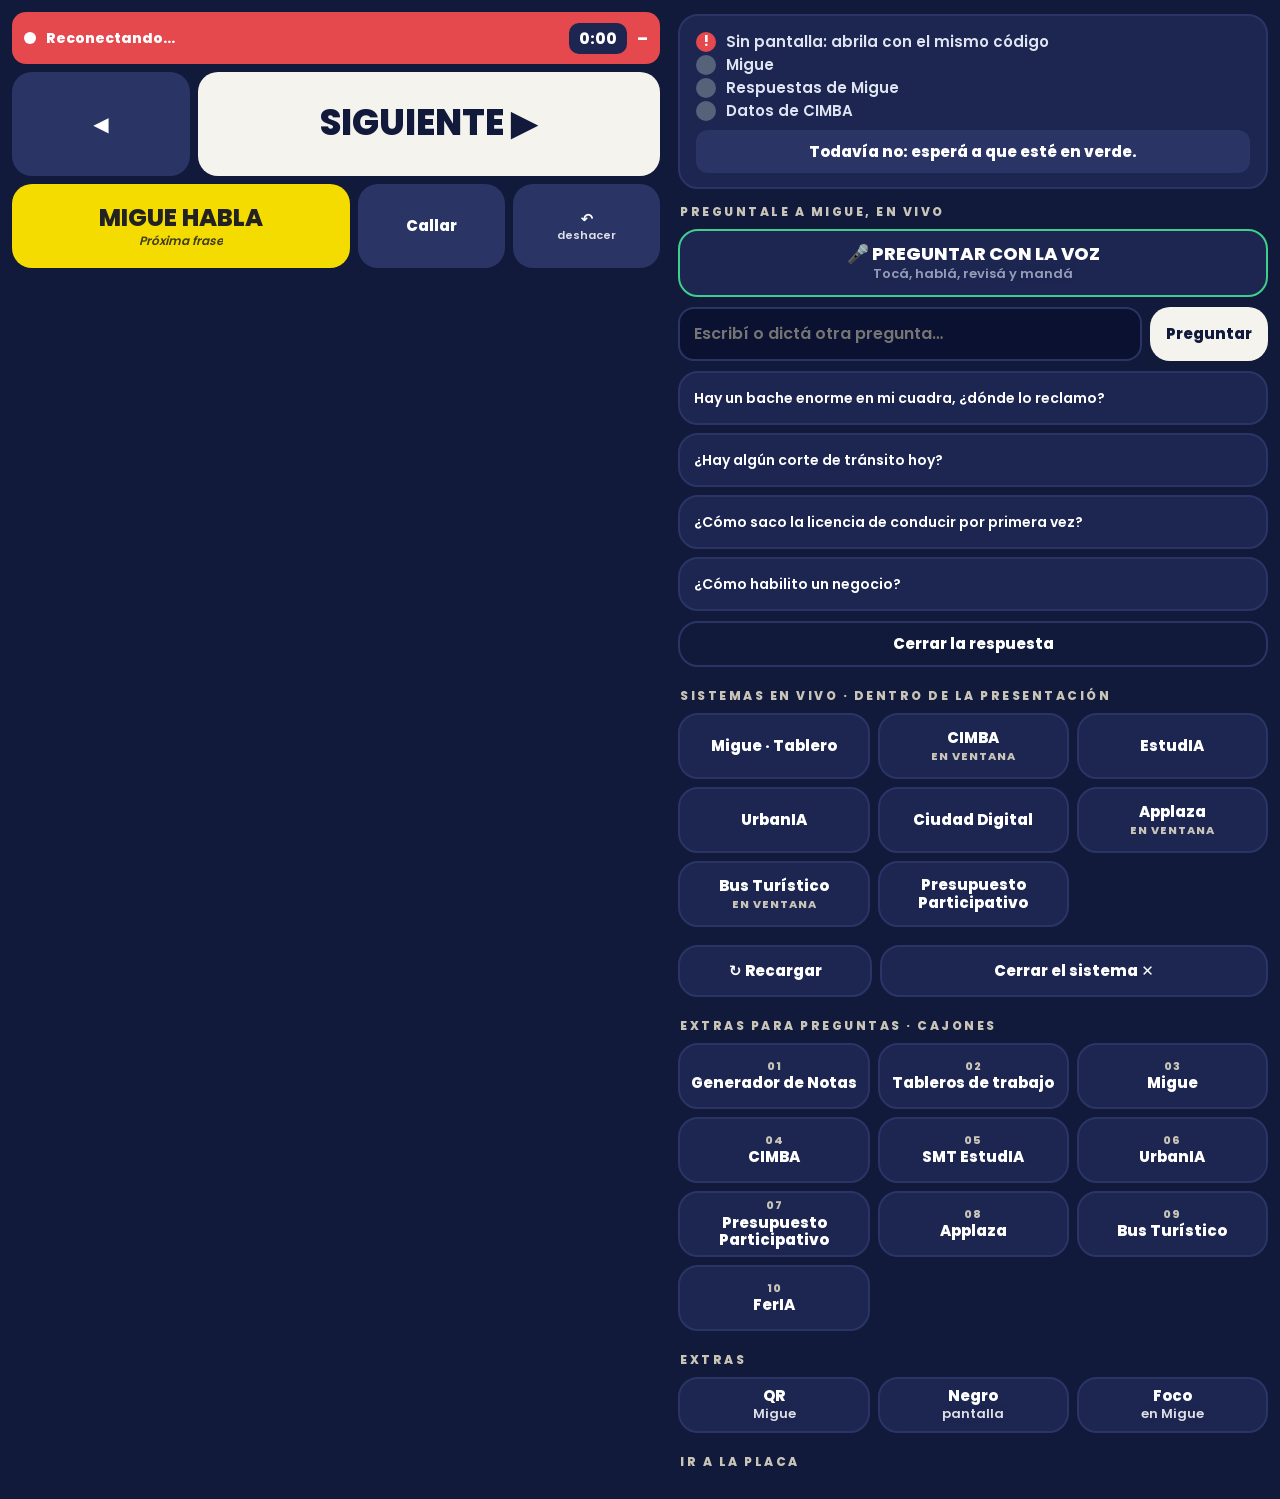
==== commit feb44d38: "Sistemas en vivo dentro de la presentación y capturas reales; sin minutos en pantalla - Navegador em" ====
--- a/control.html
+++ b/control.html
@@ -4,7 +4,7 @@
 <meta charset="utf-8">
 <meta name="viewport" content="width=device-width, initial-scale=1, maximum-scale=1, user-scalable=no, viewport-fit=cover">
 <meta name="theme-color" content="#111a3b">
-<title>Botonera · Panel UBA</title>
+<title>Botonera · Módulo 6</title>
 <script src="lib/supabase.js"></script>
 <script src="config.js"></script>
 <script src="version.js"></script>
@@ -110,6 +110,10 @@
 .voz-ayuda:empty { display: none; }
 #cerrarPregunta { height: 46px; background: transparent; border: 2px solid var(--azul3); font-size: 15px; }
 #cerrarPregunta.on { background: var(--rojo); border-color: var(--rojo); }
+.web-acciones { display: grid; grid-template-columns: 1fr 2fr; gap: 8px; margin-top: 8px; }
+.web-acciones button { height: 52px; background: var(--azul2); border: 2px solid var(--azul3); font-size: 15px; }
+#cerrarWeb.on { background: var(--rojo); border-color: var(--rojo); }
+.sistemas button em { display: block; margin-top: 2px; }
 .extras { display: grid; grid-template-columns: repeat(3, 1fr); gap: 8px; }
 .extras button { height: 56px; background: var(--azul2); border: 2px solid var(--azul3); font-size: 15px; }
 .extras button.on { background: var(--verde); border-color: var(--verde); color: #0d2419; }
@@ -240,6 +244,10 @@
 <p class="voz-ayuda" id="vozAyuda"></p>
 <div class="preguntas" id="preguntas"></div>
 <button id="cerrarPregunta">Cerrar la respuesta</button>
+
+<h2>Sistemas en vivo · dentro de la presentación</h2>
+<div class="cajones sistemas" id="sistemas"></div>
+<div class="web-acciones"><button id="recargarWeb">↻ Recargar</button><button id="cerrarWeb">Cerrar el sistema ✕</button></div>
 
 <h2>Extras para preguntas · cajones</h2>
 <div class="cajones" id="cajones"></div>
@@ -339,6 +347,11 @@
 // Los cajones y las preguntas salen de contenido.js (los mismos que la pantalla).
 $('cajones').innerHTML = C.PROYECTOS.map(p => `<button data-k="cj-${p.id}" data-id="${p.id}"><em>${p.num}</em>${p.nombre}</button>`).join('');
 $('cajones').querySelectorAll('button').forEach(b => b.addEventListener('click', () => enviar(b, { cmd: 'cajon', proyecto: b.dataset.id })));
+// Sistemas en vivo: se abren en el navegador de la presentación (m6.js).
+$('sistemas').innerHTML = (C.SISTEMAS || []).map(s => `<button data-k="web-${s.id}" data-id="${s.id}">${s.nombre}${s.enmarcable === false ? '<em>EN VENTANA</em>' : ''}</button>`).join('');
+$('sistemas').querySelectorAll('button').forEach(b => b.addEventListener('click', () => enviar(b, { cmd: 'web', sitio: b.dataset.id })));
+boton('cerrarWeb', () => ({ cmd: 'web-cerrar' }));
+boton('recargarWeb', () => ({ cmd: 'web-recargar' }));
 $('preguntas').innerHTML = (C.PREGUNTAS || []).map((p, i) => `<button data-k="pr-${i}" data-n="${i}"></button>`).join('');
 $('preguntas').querySelectorAll('button').forEach(b => { b.textContent = C.PREGUNTAS[+b.dataset.n]; b.addEventListener('click', () => enviar(b, { cmd: 'preguntar', n: +b.dataset.n })); });
 $('libre').addEventListener('submit', (e) => {
@@ -469,6 +482,11 @@
   $('recTit').textContent = cj.recurso || '';
   $('reproducir').classList.toggle('ver', cj.modo === 'cajon' && cj.tipo === 'avance');
   $('reproducir').textContent = e.avance && e.avance.corriendo ? '⏵ REPRODUCIENDO…' : '▶ REPRODUCIR AVANCE';
+  // Sistemas en vivo
+  const w = e.web || {};
+  $('sistemas').querySelectorAll('button').forEach(b => b.classList.toggle('on', !!w.abierto && w.sitio === b.dataset.id));
+  $('cerrarWeb').classList.toggle('on', !!w.abierto);
+  $('cerrarWeb').textContent = w.abierto ? 'Cerrar ' + (w.nombre || 'el sistema') + ' ✕' : 'Cerrar el sistema ✕';
   // Preguntas
   // La pregunta cuya respuesta está en pantalla queda marcada: otro toque la cierra.
   (e.preguntas || []).forEach((p, i) => { const b = $('preguntas').children[i]; if (b) { b.classList.toggle('lista', !!p.lista); b.classList.toggle('abierta', p.texto === e.preguntaAbierta); } });
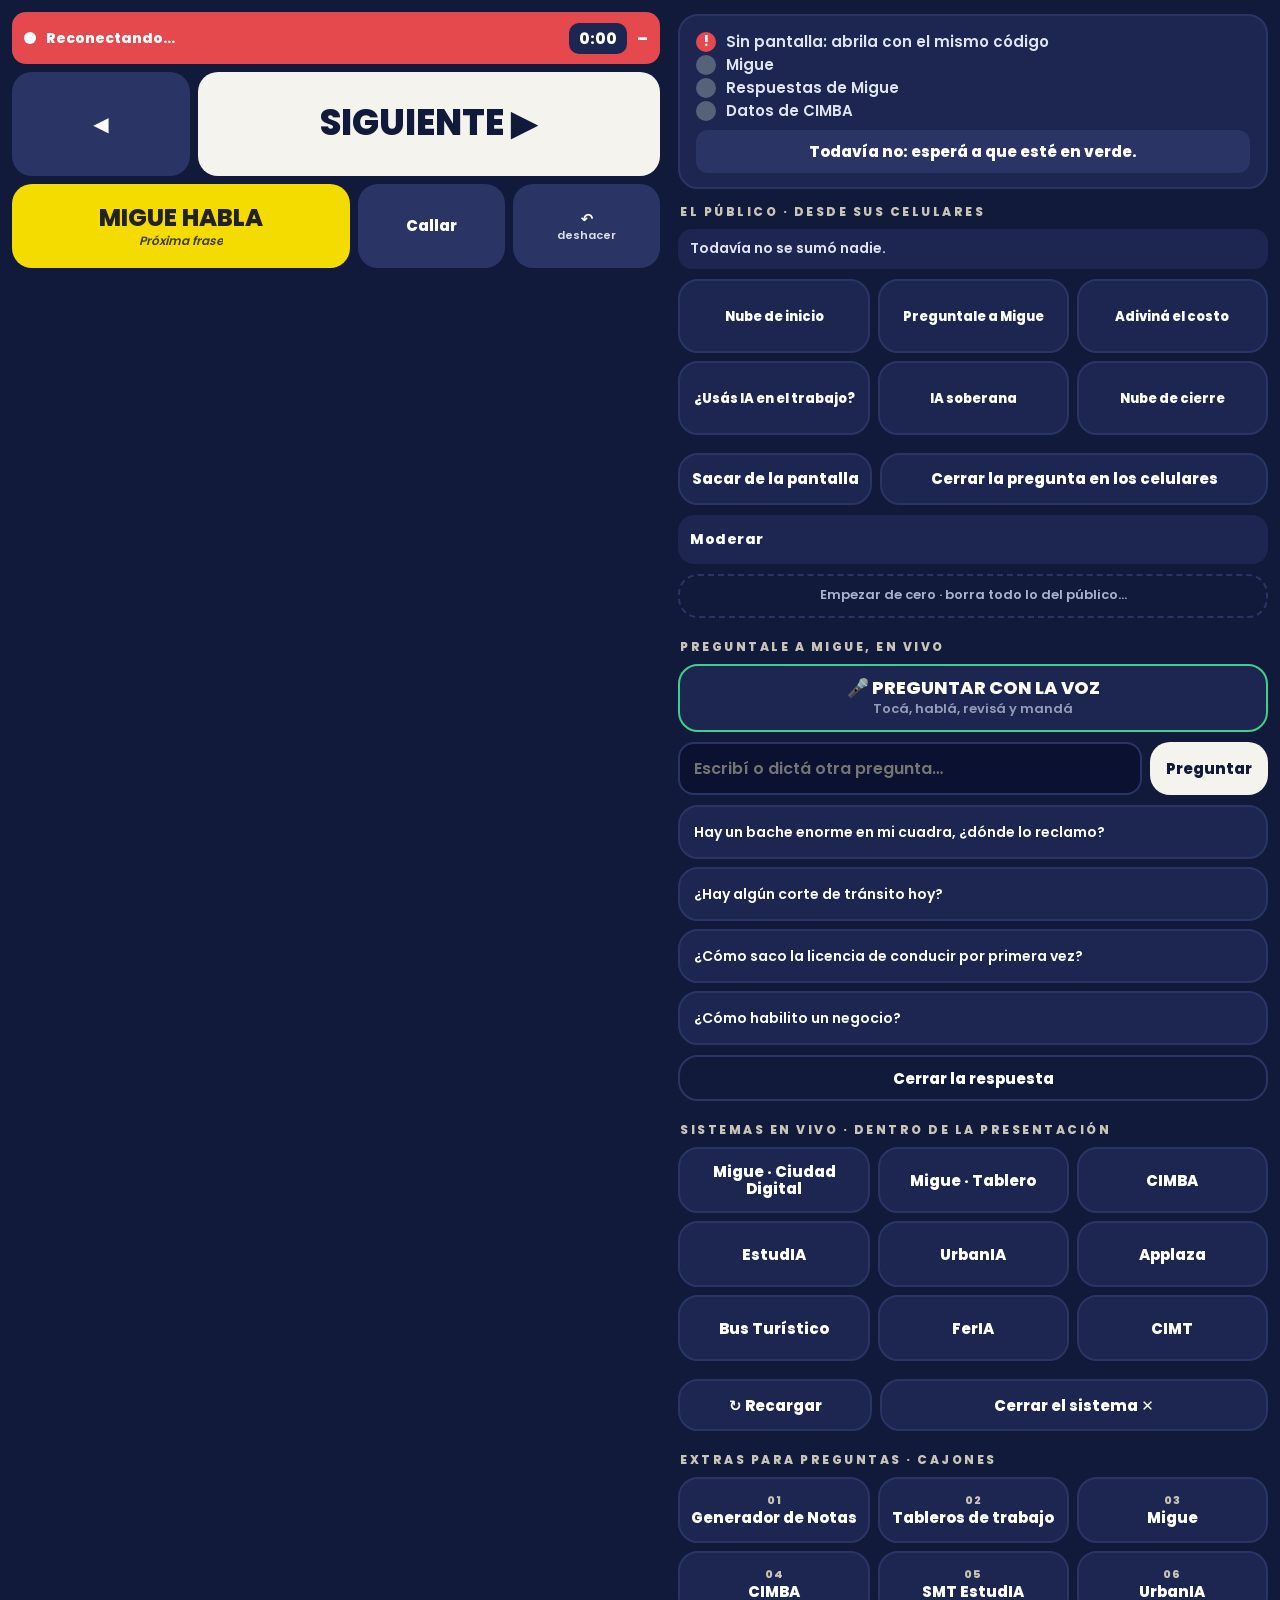
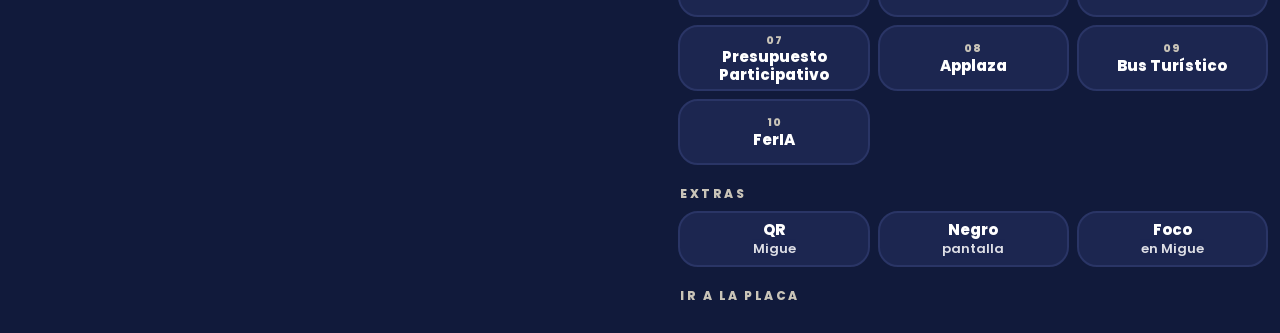
==== commit 7450dd3f: "El público participa desde el celular Entran en /sumate (QR en cada placa) con su nombre y su munici" ====
--- a/control.html
+++ b/control.html
@@ -9,6 +9,7 @@
 <script src="config.js"></script>
 <script src="version.js"></script>
 <script src="contenido.js"></script>
+<script src="publico-actividades.js"></script>
 <script src="remoto.js"></script>
 <style>
 @font-face { font-family: 'Poppins'; font-weight: 400; src: url(fonts/Poppins-Regular.ttf); }
@@ -121,6 +122,32 @@
 .placas button { background: var(--azul2); font-size: 14px; font-weight: 600; text-align: left; align-items: flex-start; padding: 12px 14px; border-radius: 14px; }
 .placas button.on { background: #f5f3ee; color: var(--azul); }
 
+/* El público: lo que responden desde los celulares (publico-servidor.js). */
+.pub-est { background: var(--azul2); border-radius: 14px; padding: 10px 12px; font-size: 14px; font-weight: 600; color: #dfe4f2; line-height: 1.4; }
+.pub-est b { color: #fff; font-size: 17px; }
+.pub-est i { font-style: normal; color: var(--verde); }
+.pub-acts button { height: 74px; font-size: 13px; padding-top: 14px; }
+.pub-acts button em { font-size: 11px; color: var(--arena); font-style: normal; }
+.pub-acts button.activa { border-color: var(--verde); }
+.pub-acts button.activa::before { content: '● ABIERTA'; position: absolute; left: 8px; top: 3px; font-size: 9px; letter-spacing: .5px; color: var(--verde); }
+.pub-acts button.on::before { content: '● EN PANTALLA'; color: #0d2419; }
+#pubRevelar { display: none; height: 54px; background: var(--amarillo); color: #222; font-size: 17px; }
+#pubRevelar.ver { display: flex; }
+#pubSacar.on { background: var(--rojo); border-color: var(--rojo); }
+.pub-mod { background: var(--azul2); border-radius: 16px; padding: 4px 12px; }
+.pub-mod summary { list-style: none; cursor: pointer; padding: 10px 0; font-size: 14px; font-weight: 800; letter-spacing: .5px; }
+.pub-mod summary::-webkit-details-marker { display: none; }
+.pub-mod summary span { font-weight: 600; color: var(--arena); }
+.pub-sub { font-size: 11px; font-weight: 800; letter-spacing: 1.5px; text-transform: uppercase; color: var(--arena); margin: 10px 0 2px; }
+.pub-item { display: flex; align-items: center; gap: 8px; padding: 7px 0; border-top: 1px solid var(--azul3); font-size: 14px; font-weight: 600; line-height: 1.3; }
+.pub-item > span { flex: 1; min-width: 0; overflow-wrap: anywhere; }
+.pub-item small { display: block; font-size: 11px; font-weight: 700; color: var(--arena); }
+.pub-item.oculto > span { text-decoration: line-through; opacity: .5; }
+.pub-item button { flex: none; height: 40px; min-width: 46px; padding: 0 10px; background: var(--azul3); font-size: 14px; border-radius: 12px; }
+.pub-item button.pant { background: var(--verde); color: #0d2419; }
+.pub-item em { flex: none; font-style: normal; font-size: 11px; color: #aab3cc; }
+#pubCero { height: 44px; background: transparent; border: 2px dashed var(--azul3); font-size: 13px; font-weight: 600; color: #aab3cc; }
+
 /* Chequeo antes de empezar. */
 #chequeo { background: var(--azul2); border: 2px solid var(--azul3); border-radius: 20px; padding: 14px 16px; display: none; flex-direction: column; gap: 8px; }
 #chequeo.ver { display: flex; }
@@ -237,6 +264,14 @@
   </ul>
   <p class="listo" id="ck-listo">Revisando…</p>
 </div>
+
+<h2>El público · desde sus celulares</h2>
+<div class="pub-est" id="pubEst">Todavía no se sumó nadie.</div>
+<div class="cajones pub-acts" id="pubActs"></div>
+<button id="pubRevelar">Revelar la respuesta</button>
+<div class="web-acciones"><button id="pubSacar">Sacar de la pantalla</button><button id="pubCerrar">Cerrar la pregunta en los celulares</button></div>
+<details class="pub-mod" id="pubMod"><summary>Moderar <span id="pubModRes"></span></summary><div id="pubItems"></div></details>
+<button id="pubCero">Empezar de cero · borra todo lo del público…</button>
 
 <h2>Preguntale a Migue, en vivo</h2>
 <button id="voz"><span id="vozTit">🎤 PREGUNTAR CON LA VOZ</span><small id="vozSub">Tocá, hablá, revisá y mandá</small></button>
@@ -352,6 +387,83 @@
 $('sistemas').querySelectorAll('button').forEach(b => b.addEventListener('click', () => enviar(b, { cmd: 'web', sitio: b.dataset.id })));
 boton('cerrarWeb', () => ({ cmd: 'web-cerrar' }));
 boton('recargarWeb', () => ({ cmd: 'web-recargar' }));
+
+// El público (participación desde los celulares). Los datos los trae esta
+// botonera directo del servidor (es el mismo que sirve la pantalla); abrir una
+// actividad encima de la placa o revelar una respuesta va como orden a la pantalla.
+const PUB = (window.PUBLICO && window.PUBLICO.ACTIVIDADES) || [];
+const salaPub = remoto.sala || (window.UBA_CONFIG || {}).sala || 'sala';
+const escP = t => String(t == null ? '' : t).replace(/[&<>"]/g, c => ({ '&': '&amp;', '<': '&lt;', '>': '&gt;', '"': '&quot;' }[c]));
+let pubDatos = null, pubRevelada = false, pubFirma = '';
+const pubMigue = {};
+$('pubActs').innerHTML = PUB.map(a => `<button data-k="pub-${a.id}" data-id="${a.id}">${escP(a.titulo)}<em></em></button>`).join('');
+$('pubActs').querySelectorAll('button').forEach(b => b.addEventListener('click', () => enviar(b, { cmd: 'publico', act: b.dataset.id })));
+boton('pubSacar', () => ({ cmd: 'publico-cerrar' }));
+boton('pubRevelar', () => ({ cmd: 'publico-revelar', on: !pubRevelada }));
+async function pubPost(ruta, cuerpo) {
+  try { const r = await fetch('api/publico/' + ruta, { method: 'POST', headers: { 'Content-Type': 'application/json' }, body: JSON.stringify({ sala: salaPub, ...cuerpo }) }); return r.ok; }
+  catch (e) { return false; }
+}
+async function pubBoton(b, ruta, cuerpo) {
+  b.classList.remove('llego', 'fallo'); b.classList.add('enviando');
+  const ok = await pubPost(ruta, cuerpo);
+  b.classList.remove('enviando'); b.classList.add(ok ? 'llego' : 'fallo');
+  setTimeout(() => b.classList.remove('llego', 'fallo'), ok ? 450 : 1600);
+  sondearPub();
+}
+$('pubCerrar').addEventListener('click', () => pubBoton($('pubCerrar'), 'activar', { act: null }));
+$('pubCero').addEventListener('click', () => {
+  if (!confirm('¿Borrar todo lo del público: personas, palabras, votos y preguntas a Migue? No se puede deshacer.')) return;
+  pubBoton($('pubCero'), 'reiniciar', {});
+});
+$('pubItems').addEventListener('click', (e) => {
+  const b = e.target.closest('button'); if (!b) return;
+  if (b.dataset.pant) { const m = pubMigue[b.dataset.pant]; if (m) enviar(b, { cmd: 'preguntar', texto: m.texto, respuesta: m.r }); return; }
+  pubBoton(b, 'ocultar', { k: b.dataset.k, x: b.dataset.x === '1' });
+});
+async function sondearPub() {
+  try {
+    const r = await fetch('api/publico/panel?sala=' + encodeURIComponent(salaPub) + '&_=' + Date.now(), { cache: 'no-store' });
+    if (r.ok) { pubDatos = await r.json(); pintarPub(); }
+  } catch (e) { }
+}
+setInterval(() => { if (!document.hidden) sondearPub(); }, 3000);
+sondearPub();
+function pintarPub() {
+  const d = pubDatos; if (!d) return;
+  const pe = (ultimo && ultimo.publico) || {};
+  const abierta = PUB.find(a => a.id === d.act);
+  $('pubEst').innerHTML = `<b>${d.gente}</b> ${d.gente === 1 ? 'persona' : 'personas'} · <b>${d.municipios}</b> ${d.municipios === 1 ? 'municipio' : 'municipios'}<br>`
+    + (abierta ? 'En los celulares: <i>● ' + escP(abierta.titulo) + '</i>' : 'En los celulares: nada abierto');
+  $('pubActs').querySelectorAll('button').forEach((b) => {
+    const x = d.actividades.find(a => a.id === b.dataset.id) || { n: 0 };
+    b.classList.toggle('activa', d.act === b.dataset.id);
+    b.classList.toggle('on', !!pe.flota && pe.act === b.dataset.id);
+    b.querySelector('em').textContent = x.n + (x.tipo === 'encuesta' ? (x.n === 1 ? ' voto' : ' votos') : x.tipo === 'nube' ? (x.n === 1 ? ' palabra' : ' palabras') : (x.n === 1 ? ' pregunta' : ' preguntas'));
+  });
+  // Revelar: cuando la pantalla muestra una actividad con respuesta correcta (Adiviná).
+  const enPantalla = d.actividades.find(a => a.id === pe.act);
+  pubRevelada = !!(enPantalla && (enPantalla.revelada || pe.revelada));
+  $('pubRevelar').classList.toggle('ver', !!(enPantalla && enPantalla.correcta));
+  $('pubRevelar').textContent = pubRevelada ? 'Tapar la respuesta' : 'Revelar la respuesta';
+  $('pubSacar').classList.toggle('on', !!pe.flota);
+  // Moderar: ✕ lo saca de la pantalla grande (↺ lo devuelve). Lo que trae malas palabras ya llega oculto.
+  const firma = JSON.stringify([d.items, d.migue, d.personas]);
+  if (firma === pubFirma) return;
+  pubFirma = firma;
+  const fila = (it, conTexto, extra) => `<div class="pub-item${it.x || it.xp ? ' oculto' : ''}"><span>${escP(conTexto ? it.texto : it.quien)}${conTexto ? '<small>' + escP(it.quien) + '</small>' : ''}</span>${extra || ''}<button data-k="${escP(it.k)}" data-x="${it.x ? 0 : 1}">${it.x ? '↺' : '✕'}</button></div>`;
+  const ESTADO = { cola: 'en la fila', pensando: 'escribiendo…', error: 'sin respuesta' };
+  let html = '';
+  if (d.items.length) html += '<p class="pub-sub">Palabras de la nube abierta</p>' + d.items.map(it => fila(it, true)).join('');
+  if (d.migue.length) {
+    d.migue.forEach(m => { if (m.r) pubMigue[m.k] = { texto: m.texto, r: m.r }; });
+    html += '<p class="pub-sub">Preguntas a Migue · ▶ la muestra en la pantalla con su respuesta</p>'
+      + d.migue.map(m => fila(m, true, m.r ? `<button class="pant" data-k="pant-${escP(m.k)}" data-pant="${escP(m.k)}">▶</button>` : `<em>${ESTADO[m.e] || ''}</em>`)).join('');
+  }
+  if (d.personas.length) html += '<p class="pub-sub">Personas (✕ oculta su nombre y todo lo que mandó)</p>' + d.personas.map(it => fila(it, false)).join('');
+  $('pubItems').innerHTML = html || '<p class="pub-sub">Todavía no hay nada para revisar.</p>';
+  $('pubModRes').textContent = '· ' + d.items.length + ' palabras · ' + d.migue.length + ' preguntas · ' + d.gente + ' personas';
+}
 $('preguntas').innerHTML = (C.PREGUNTAS || []).map((p, i) => `<button data-k="pr-${i}" data-n="${i}"></button>`).join('');
 $('preguntas').querySelectorAll('button').forEach(b => { b.textContent = C.PREGUNTAS[+b.dataset.n]; b.addEventListener('click', () => enviar(b, { cmd: 'preguntar', n: +b.dataset.n })); });
 $('libre').addEventListener('submit', (e) => {
@@ -502,6 +614,7 @@
     (e.placas || []).forEach((t, i) => { const b = document.createElement('button'); b.dataset.k = 'pl-' + i; b.textContent = t; b.addEventListener('click', () => enviar(b, { cmd: 'ir', n: i })); pl.appendChild(b); });
   }
   [...pl.children].forEach((b, i) => b.classList.toggle('on', i === e.placa - 1));
+  try { pintarPub(); } catch (err) { } // (antes de que cargue la parte del público)
 }
 // Miniaturas: img/mini/mNN-K.jpg (NN = placa; K = recurso de la vitrina, 1 en las demás).
 const dos = (n) => String(n).padStart(2, '0');
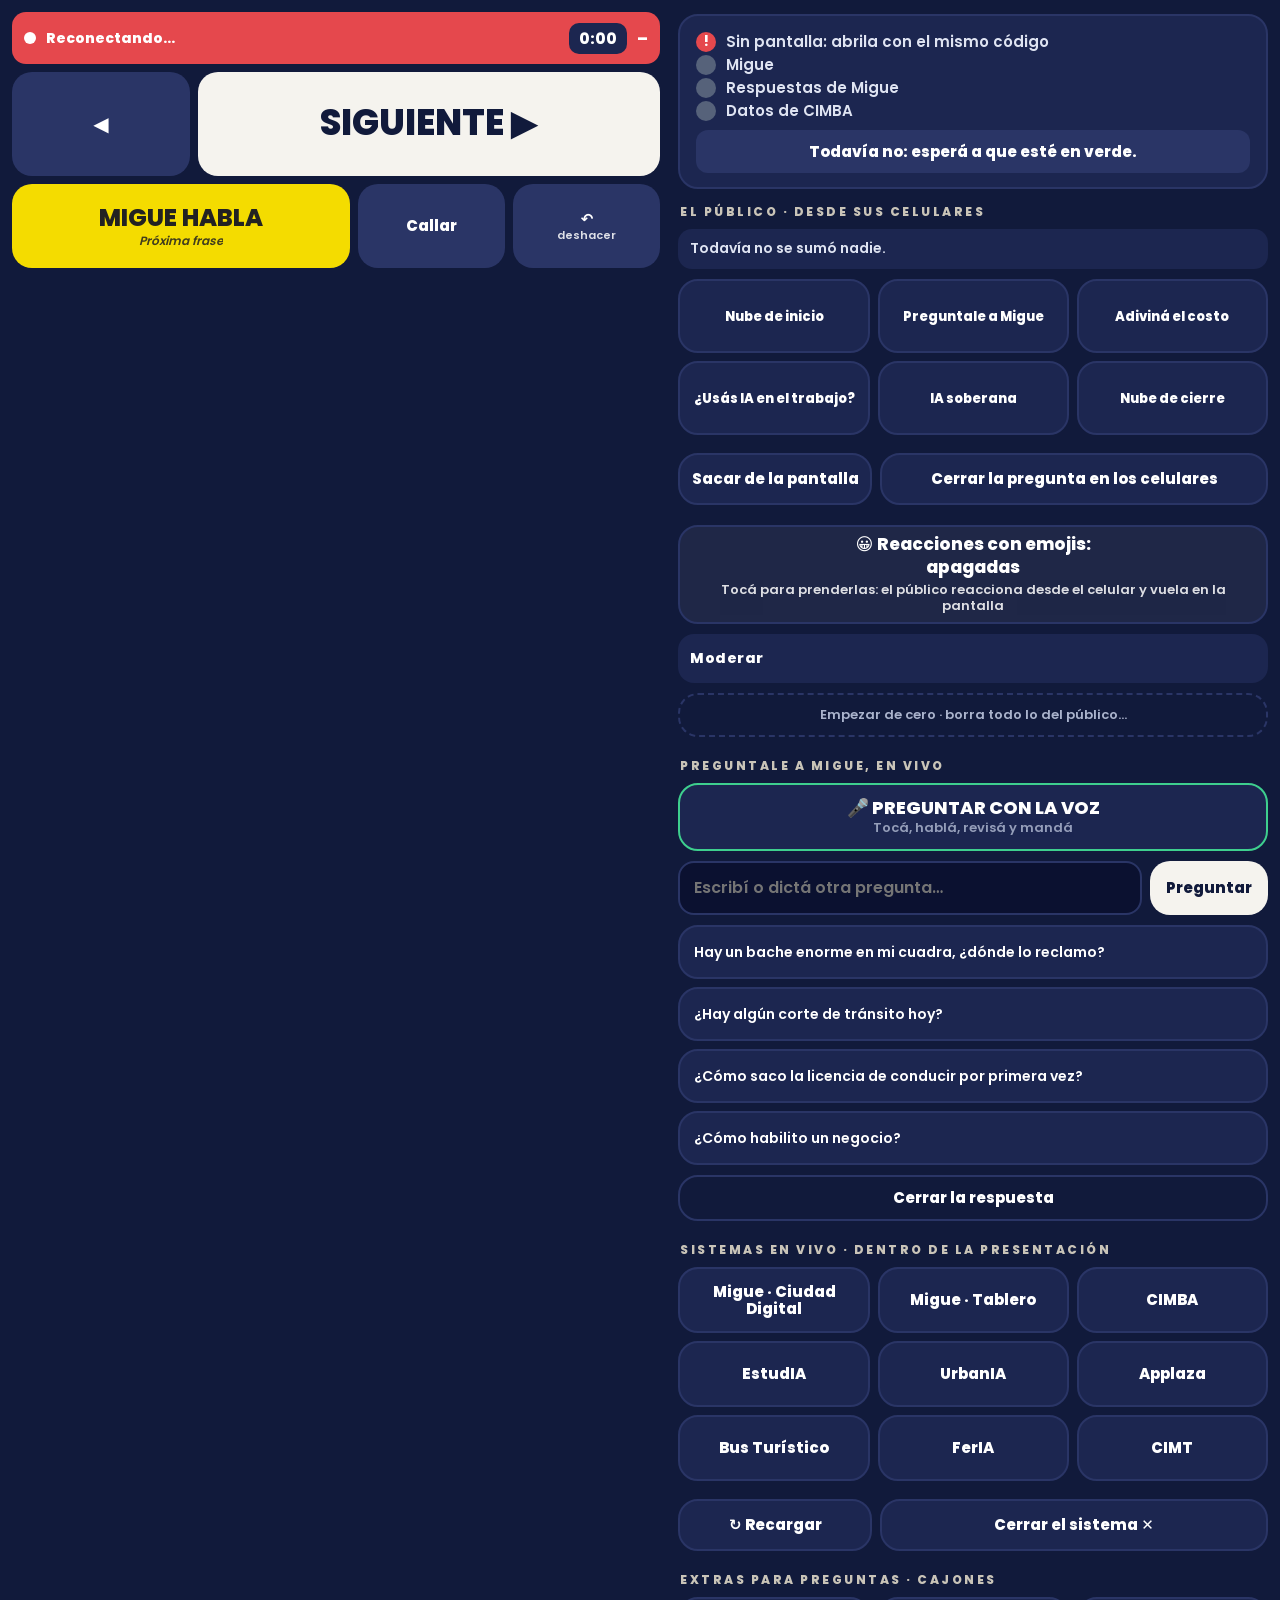
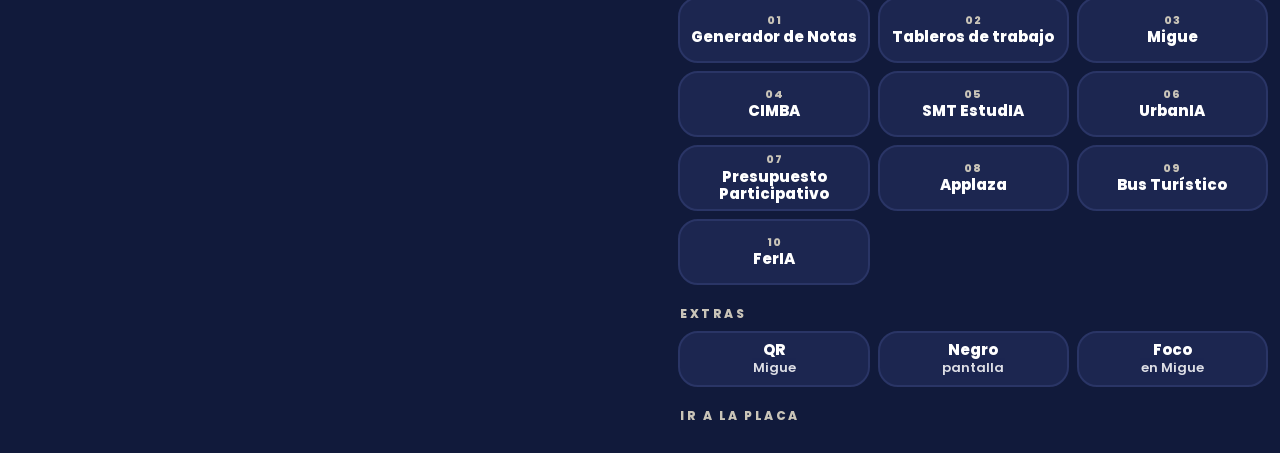
==== commit 8075f01d: "Reacciones con emojis del público y logo de IALAB en todas las placas La botonera prende y apaga las" ====
--- a/control.html
+++ b/control.html
@@ -146,6 +146,9 @@
 .pub-item button { flex: none; height: 40px; min-width: 46px; padding: 0 10px; background: var(--azul3); font-size: 14px; border-radius: 12px; }
 .pub-item button.pant { background: var(--verde); color: #0d2419; }
 .pub-item em { flex: none; font-style: normal; font-size: 11px; color: #aab3cc; }
+#pubEmojis { width: 100%; min-height: 70px; margin-top: 10px; gap: 4px; border: 2px solid var(--azul3); background: rgba(255,255,255,.06); color: #fff; font-size: 17px; }
+#pubEmojis.activa { border-color: var(--verde); background: rgba(47,158,110,.18); }
+#pubEmojis.activa b { color: var(--verde); }
 #pubCero { height: 44px; background: transparent; border: 2px dashed var(--azul3); font-size: 13px; font-weight: 600; color: #aab3cc; }
 
 /* Chequeo antes de empezar. */
@@ -270,6 +273,7 @@
 <div class="cajones pub-acts" id="pubActs"></div>
 <button id="pubRevelar">Revelar la respuesta</button>
 <div class="web-acciones"><button id="pubSacar">Sacar de la pantalla</button><button id="pubCerrar">Cerrar la pregunta en los celulares</button></div>
+<button id="pubEmojis">😀 Reacciones con emojis: <b>apagadas</b><small>Tocá para prenderlas: el público reacciona desde el celular y vuela en la pantalla</small></button>
 <details class="pub-mod" id="pubMod"><summary>Moderar <span id="pubModRes"></span></summary><div id="pubItems"></div></details>
 <button id="pubCero">Empezar de cero · borra todo lo del público…</button>
 
@@ -412,6 +416,7 @@
   sondearPub();
 }
 $('pubCerrar').addEventListener('click', () => pubBoton($('pubCerrar'), 'activar', { act: null }));
+$('pubEmojis').addEventListener('click', () => pubBoton($('pubEmojis'), 'emojis', { on: !(pubDatos && pubDatos.emojis) }));
 $('pubCero').addEventListener('click', () => {
   if (!confirm('¿Borrar todo lo del público: personas, palabras, votos y preguntas a Migue? No se puede deshacer.')) return;
   pubBoton($('pubCero'), 'reiniciar', {});
@@ -435,6 +440,9 @@
   const abierta = PUB.find(a => a.id === d.act);
   $('pubEst').innerHTML = `<b>${d.gente}</b> ${d.gente === 1 ? 'persona' : 'personas'} · <b>${d.municipios}</b> ${d.municipios === 1 ? 'municipio' : 'municipios'}<br>`
     + (abierta ? 'En los celulares: <i>● ' + escP(abierta.titulo) + '</i>' : 'En los celulares: nada abierto');
+  $('pubEmojis').classList.toggle('activa', !!d.emojis);
+  $('pubEmojis').querySelector('b').textContent = d.emojis ? 'PRENDIDAS' : 'apagadas';
+  $('pubEmojis').querySelector('small').textContent = d.emojis ? 'Tocá para apagarlas' : 'Tocá para prenderlas: el público reacciona desde el celular y vuela en la pantalla';
   $('pubActs').querySelectorAll('button').forEach((b) => {
     const x = d.actividades.find(a => a.id === b.dataset.id) || { n: 0 };
     b.classList.toggle('activa', d.act === b.dataset.id);
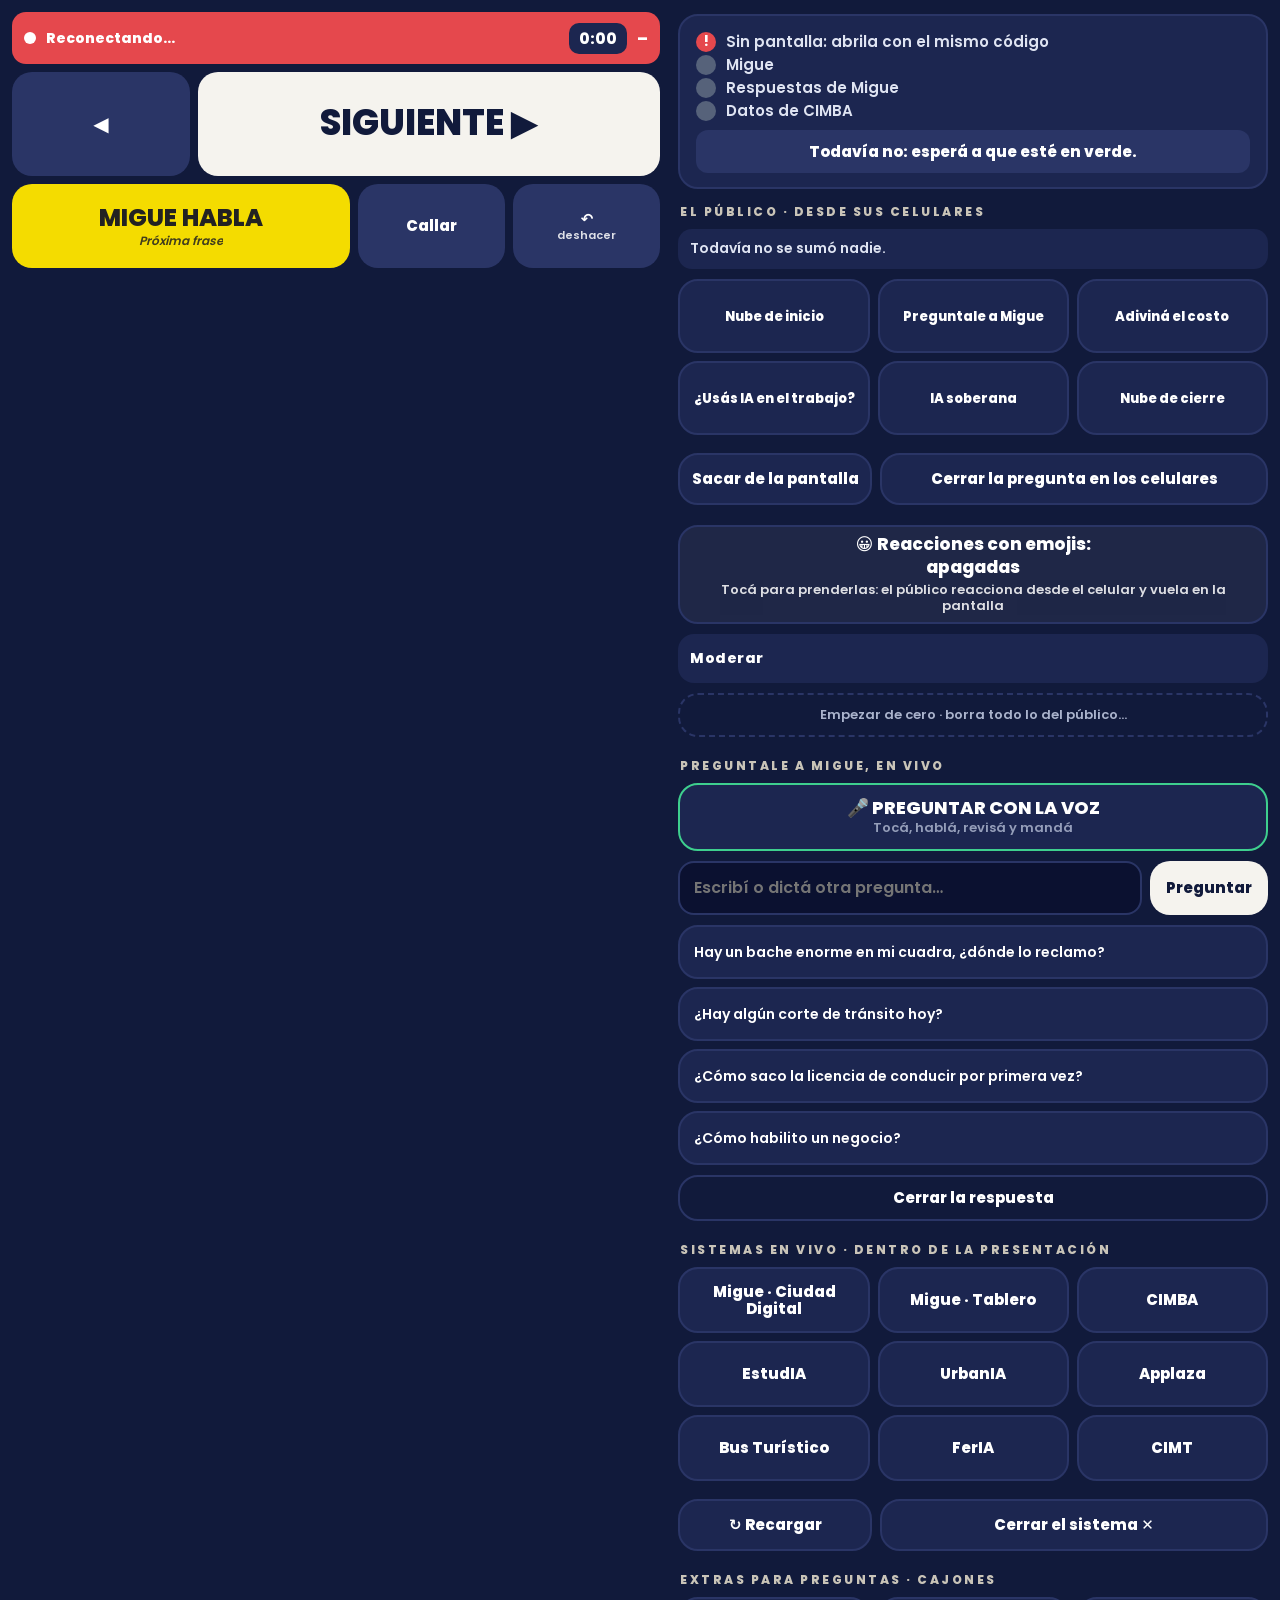
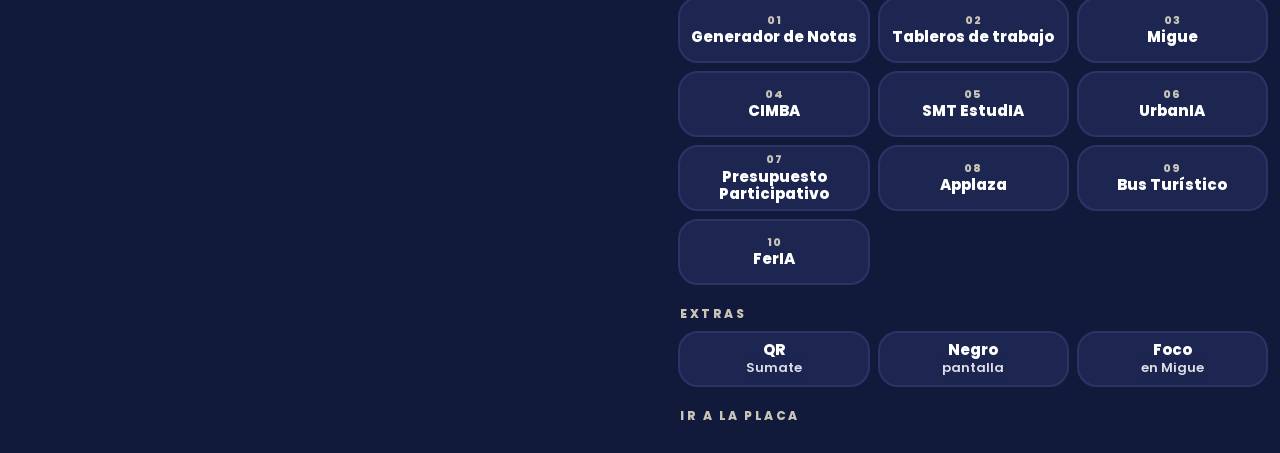
==== commit 0fd43555: "La tecla Q muestra el QR para sumarse a la charla El QR gigante (Q o botonera) ahora es el de /sumat" ====
--- a/control.html
+++ b/control.html
@@ -301,7 +301,7 @@
 
 <h2>Extras</h2>
 <div class="extras">
-  <button id="qr">QR<small>Migue</small></button>
+  <button id="qr">QR<small>Sumate</small></button>
   <button id="negro">Negro<small>pantalla</small></button>
   <button id="foco">Foco<small>en Migue</small></button>
 </div>
